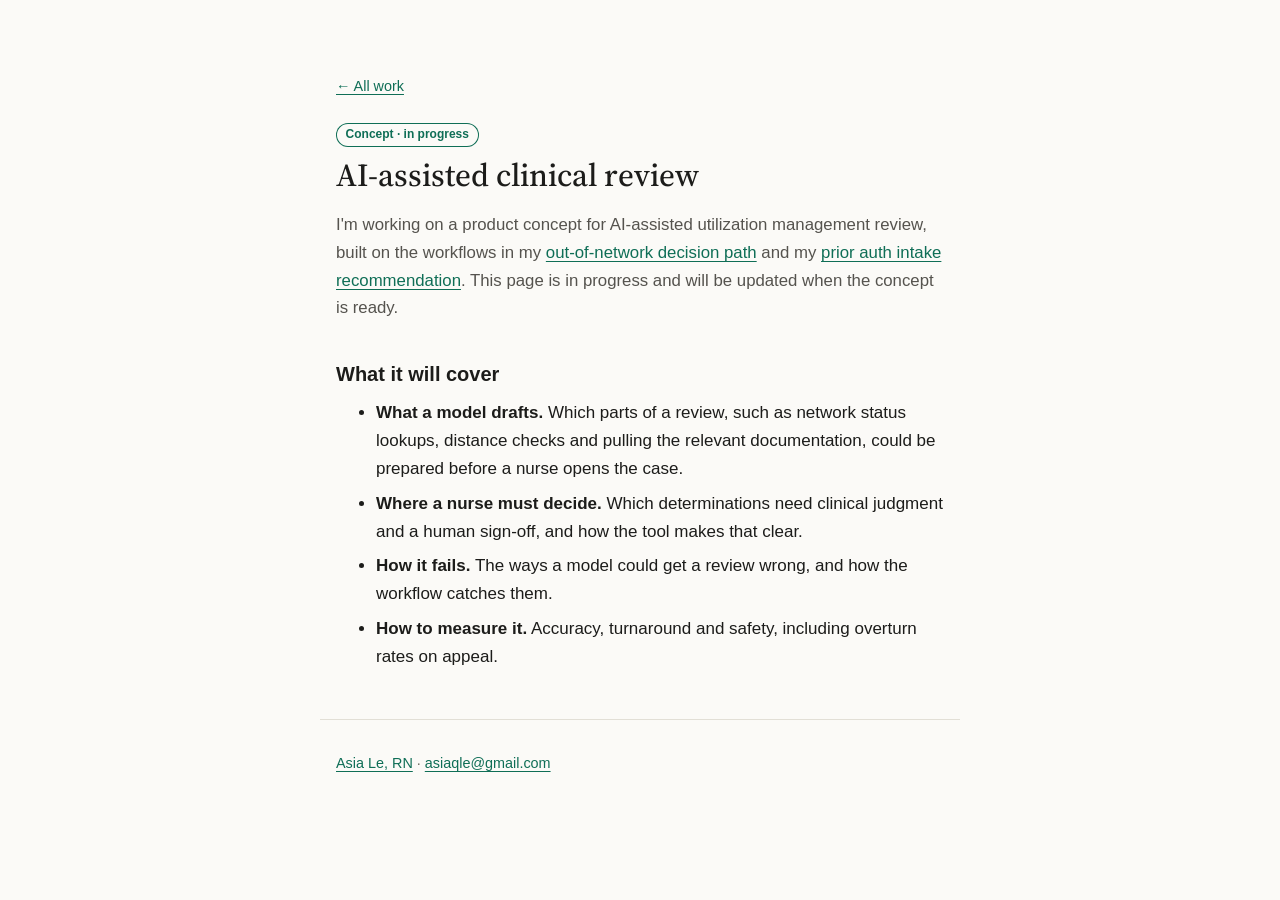
==== ai-clinical-review.html @ 4e3f562d "Launch portfolio site Co-Authored-By: Claude Opus 5.5 <noreply@anthropic.com>" ====
<!doctype html>
<html lang="en">
<head>
  <meta charset="utf-8">
  <meta name="viewport" content="width=device-width, initial-scale=1">
  <title>AI-assisted clinical review · Asia Le</title>
  <meta name="description" content="A product concept in progress: where AI can help with utilization management review and where a nurse must still decide.">
  <meta property="og:type" content="article">
  <meta property="og:title" content="AI-assisted clinical review (in progress)">
  <meta property="og:description" content="Where a model can draft and where a nurse must decide. A product concept built on real utilization management workflows.">
  <link rel="preconnect" href="https://fonts.googleapis.com">
  <link rel="preconnect" href="https://fonts.gstatic.com" crossorigin>
  <link rel="stylesheet" href="https://fonts.googleapis.com/css2?family=Source+Serif+4:opsz,wght@8..60,400;8..60,500&display=swap">
  <link rel="stylesheet" href="styles.css">
</head>
<body>
<main class="wrap">
  <a class="back-link" href="index.html">← All work</a>
  <div class="meta-row"><span class="status status--concept">Concept · in progress</span></div>
  <h1>AI-assisted clinical review</h1>
  <p class="lede">I'm working on a product concept for AI-assisted utilization management review, built on the workflows in my <a href="oon-decision-tree.html">out-of-network decision path</a> and my <a href="prior-auth-intake.html">prior auth intake recommendation</a>. This page is in progress and will be updated when the concept is ready.</p>

  <h2>What it will cover</h2>
  <ul>
    <li><strong>What a model drafts.</strong> Which parts of a review, such as network status lookups, distance checks and pulling the relevant documentation, could be prepared before a nurse opens the case.</li>
    <li><strong>Where a nurse must decide.</strong> Which determinations need clinical judgment and a human sign-off, and how the tool makes that clear.</li>
    <li><strong>How it fails.</strong> The ways a model could get a review wrong, and how the workflow catches them.</li>
    <li><strong>How to measure it.</strong> Accuracy, turnaround and safety, including overturn rates on appeal.</li>
  </ul>
</main>
<footer class="site-footer">
  <p><a href="index.html">Asia Le, RN</a> · <a href="mailto:asiaqle@gmail.com">asiaqle@gmail.com</a></p>
</footer>
</body>
</html>
---- styles.css ----
:root {
  --bg: #fbfaf7;
  --surface: #f2f0ea;
  --text: #1c1c1a;
  --text-2: #55534e;
  --text-3: #6e6b63;
  --border: #e2dfd6;
  --accent: #0f6e56;
  --accent-bg: #e1f5ee;
  --shipped-bg: #eaf3de;
  --shipped-text: #27500a;
  --neutral-bg: #ecebe6;
  --neutral-text: #444441;
  --serif: "Source Serif 4", Georgia, "Times New Roman", serif;
  --sans: -apple-system, BlinkMacSystemFont, "Segoe UI", Roboto, Helvetica, Arial, sans-serif;
}

@media (prefers-color-scheme: dark) {
  :root {
    --bg: #161615;
    --surface: #222220;
    --text: #ecebe6;
    --text-2: #b4b2a9;
    --text-3: #8a887f;
    --border: #34332f;
    --accent: #5dcaa5;
    --accent-bg: #0b3a2f;
    --shipped-bg: #1f3510;
    --shipped-text: #c0dd97;
    --neutral-bg: #2c2c2a;
    --neutral-text: #d3d1c7;
  }
}

*, *::before, *::after { box-sizing: border-box; }

html { -webkit-text-size-adjust: 100%; }

body {
  margin: 0;
  background: var(--bg);
  color: var(--text);
  font-family: var(--sans);
  font-size: 17px;
  line-height: 1.65;
  overflow-wrap: break-word;
}

a { color: var(--accent); text-underline-offset: 3px; }
a:hover { text-decoration-thickness: 2px; }
a:focus-visible { outline: 2px solid var(--accent); outline-offset: 3px; border-radius: 2px; }

.wrap {
  max-width: 40rem;
  margin: 0 auto;
  padding: 3rem 16px 2rem;
}

h1, h2, h3 { line-height: 1.25; font-weight: 600; }
h1 { font-family: var(--serif); font-weight: 500; font-size: 2rem; margin: 0.5rem 0 1rem; }
h2 { font-size: 1.25rem; margin: 2.5rem 0 0.75rem; }
h3 { font-size: 1.05rem; margin: 1.5rem 0 0.5rem; }
p, ul, ol { margin: 0 0 1rem; }
li { margin-bottom: 0.4rem; }

.eyebrow {
  font-size: 0.85rem;
  letter-spacing: 0.02em;
  color: var(--text-3);
  margin: 0 0 1.25rem;
}

.voice {
  font-family: var(--serif);
  font-weight: 400;
  font-size: 1.75rem;
  line-height: 1.3;
}

.lede { color: var(--text-2); font-size: 1.05rem; }

.section { margin-top: 3rem; }

.tiles {
  display: grid;
  grid-template-columns: repeat(2, minmax(0, 1fr));
  gap: 10px;
  margin: 1.75rem 0 0;
  padding: 0;
  list-style: none;
}
.tile {
  background: var(--surface);
  border-radius: 10px;
  padding: 0.85rem 1rem;
  margin: 0;
}
.tile-num { display: block; font-size: 1.6rem; font-weight: 600; line-height: 1.2; }
.tile-label { display: block; font-size: 0.85rem; color: var(--text-2); line-height: 1.35; }

.case-list { list-style: none; padding: 0; margin: 0; }
.case-item {
  border-left: 2px solid var(--border);
  padding: 0.25rem 0 0.25rem 1rem;
  margin-bottom: 1.25rem;
}
.case-item a { color: inherit; text-decoration: none; display: block; }
.case-item a:hover .case-title { text-decoration: underline; text-underline-offset: 3px; }
.case-item--concept { border-left-color: var(--accent); }
.case-num { display: block; font-size: 0.8rem; color: var(--text-3); }
.case-title { display: block; font-family: var(--serif); font-size: 1.2rem; line-height: 1.3; margin: 0.15rem 0 0.25rem; }
.case-summary { display: block; font-size: 0.95rem; color: var(--text-2); line-height: 1.5; }

.status {
  display: inline-block;
  font-size: 0.75rem;
  font-weight: 600;
  padding: 0.15rem 0.6rem;
  border-radius: 999px;
  vertical-align: middle;
  background: var(--neutral-bg);
  color: var(--neutral-text);
}
.status--shipped { background: var(--shipped-bg); color: var(--shipped-text); }
.status--proposal, .status--recommendation { background: var(--neutral-bg); color: var(--neutral-text); }
.status--concept { background: transparent; color: var(--accent); box-shadow: inset 0 0 0 1px var(--accent); }

.table-wrap {
  overflow-x: auto;
  -webkit-overflow-scrolling: touch;
  margin: 0 0 1.5rem;
  border: 1px solid var(--border);
  border-radius: 8px;
}
table { border-collapse: collapse; width: 100%; min-width: 32rem; font-size: 0.9rem; }
th, td { text-align: left; vertical-align: top; padding: 0.6rem 0.75rem; border-bottom: 1px solid var(--border); }
th { background: var(--surface); font-weight: 600; }
tr:last-child td { border-bottom: 0; }

.callout {
  background: var(--accent-bg);
  border-radius: 10px;
  padding: 1rem 1.15rem;
  margin: 1.5rem 0;
}
.callout p:last-child { margin-bottom: 0; }

.back-link { font-size: 0.9rem; display: inline-block; margin-bottom: 1.5rem; }

.meta-row { display: flex; flex-wrap: wrap; gap: 0.5rem 1rem; align-items: center; margin-bottom: 0.25rem; }

.site-footer {
  max-width: 40rem;
  margin: 0 auto;
  padding: 2rem 16px 3rem;
  border-top: 1px solid var(--border);
  font-size: 0.9rem;
  color: var(--text-3);
}
.site-footer p { margin: 0 0 0.35rem; }

@media (min-width: 640px) {
  .wrap { padding-top: 4.5rem; }
  .voice { font-size: 2.1rem; }
  .tiles { grid-template-columns: repeat(4, minmax(0, 1fr)); }
}
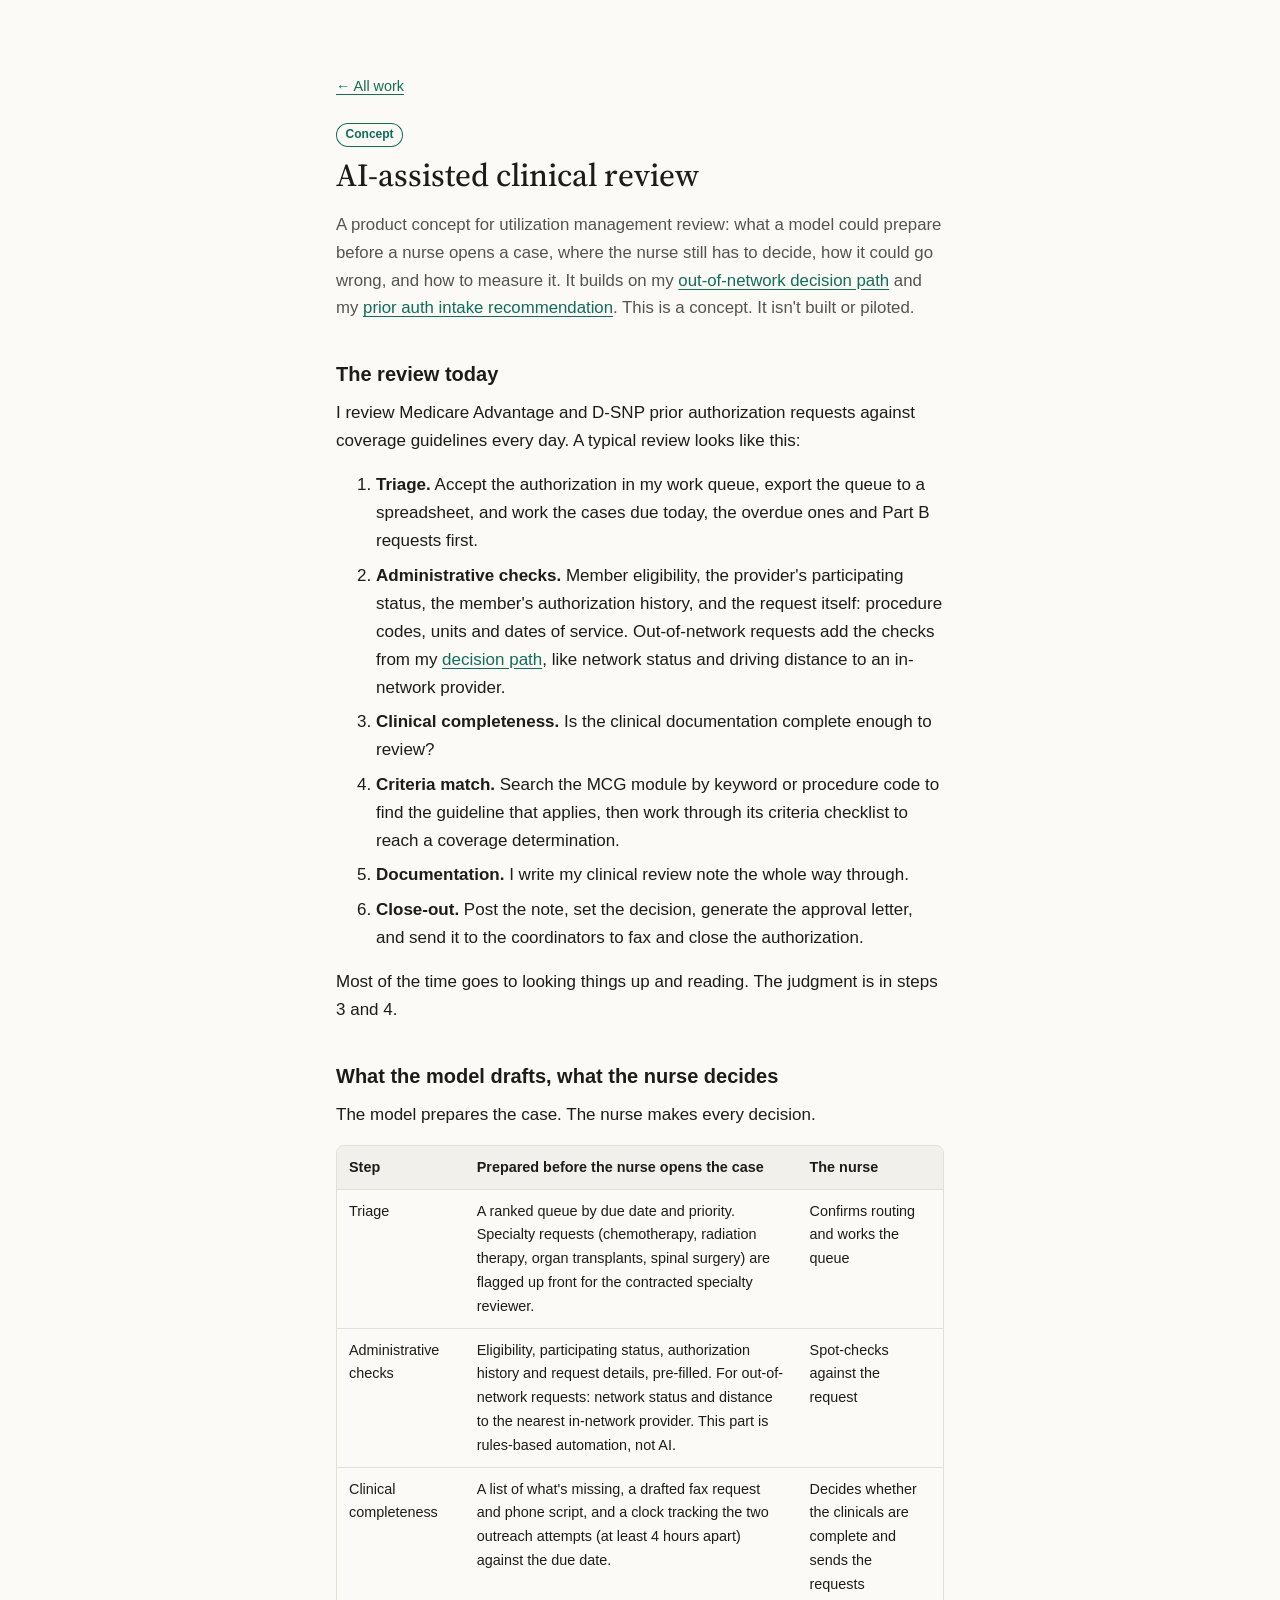
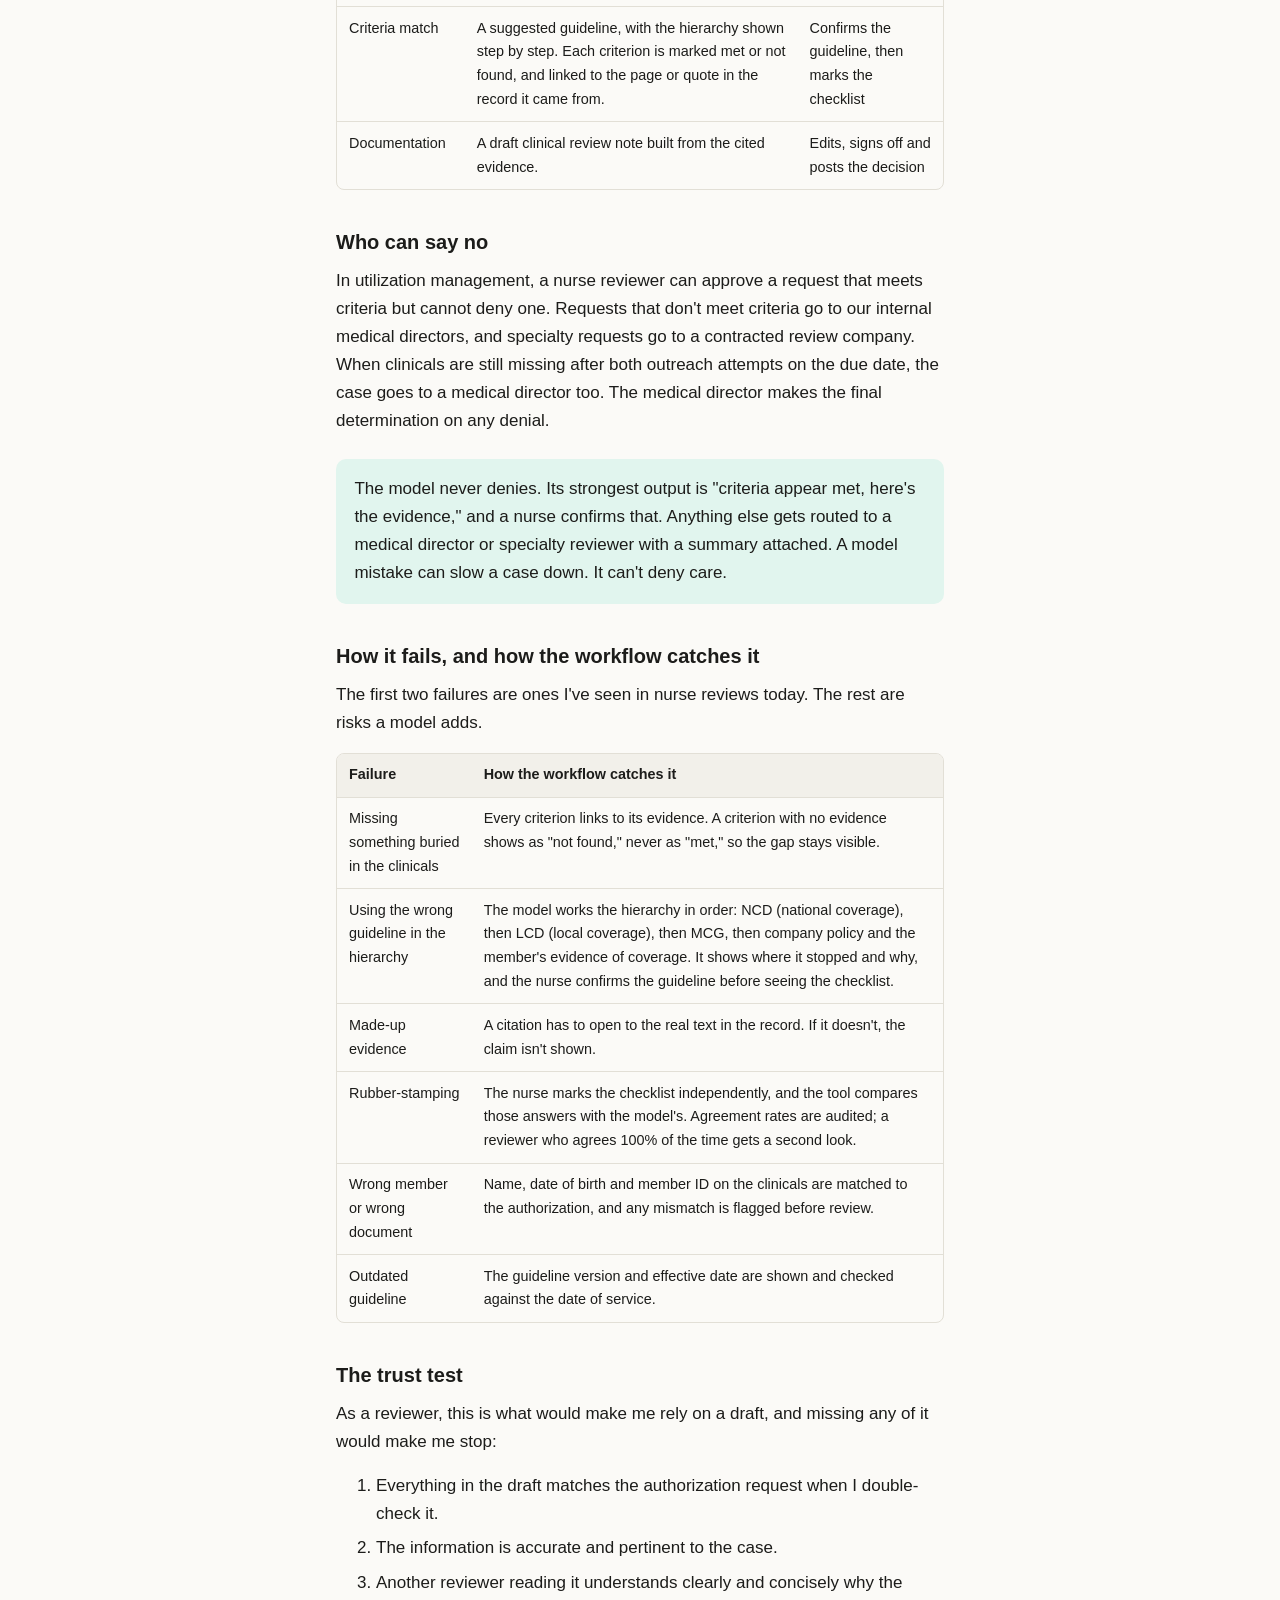
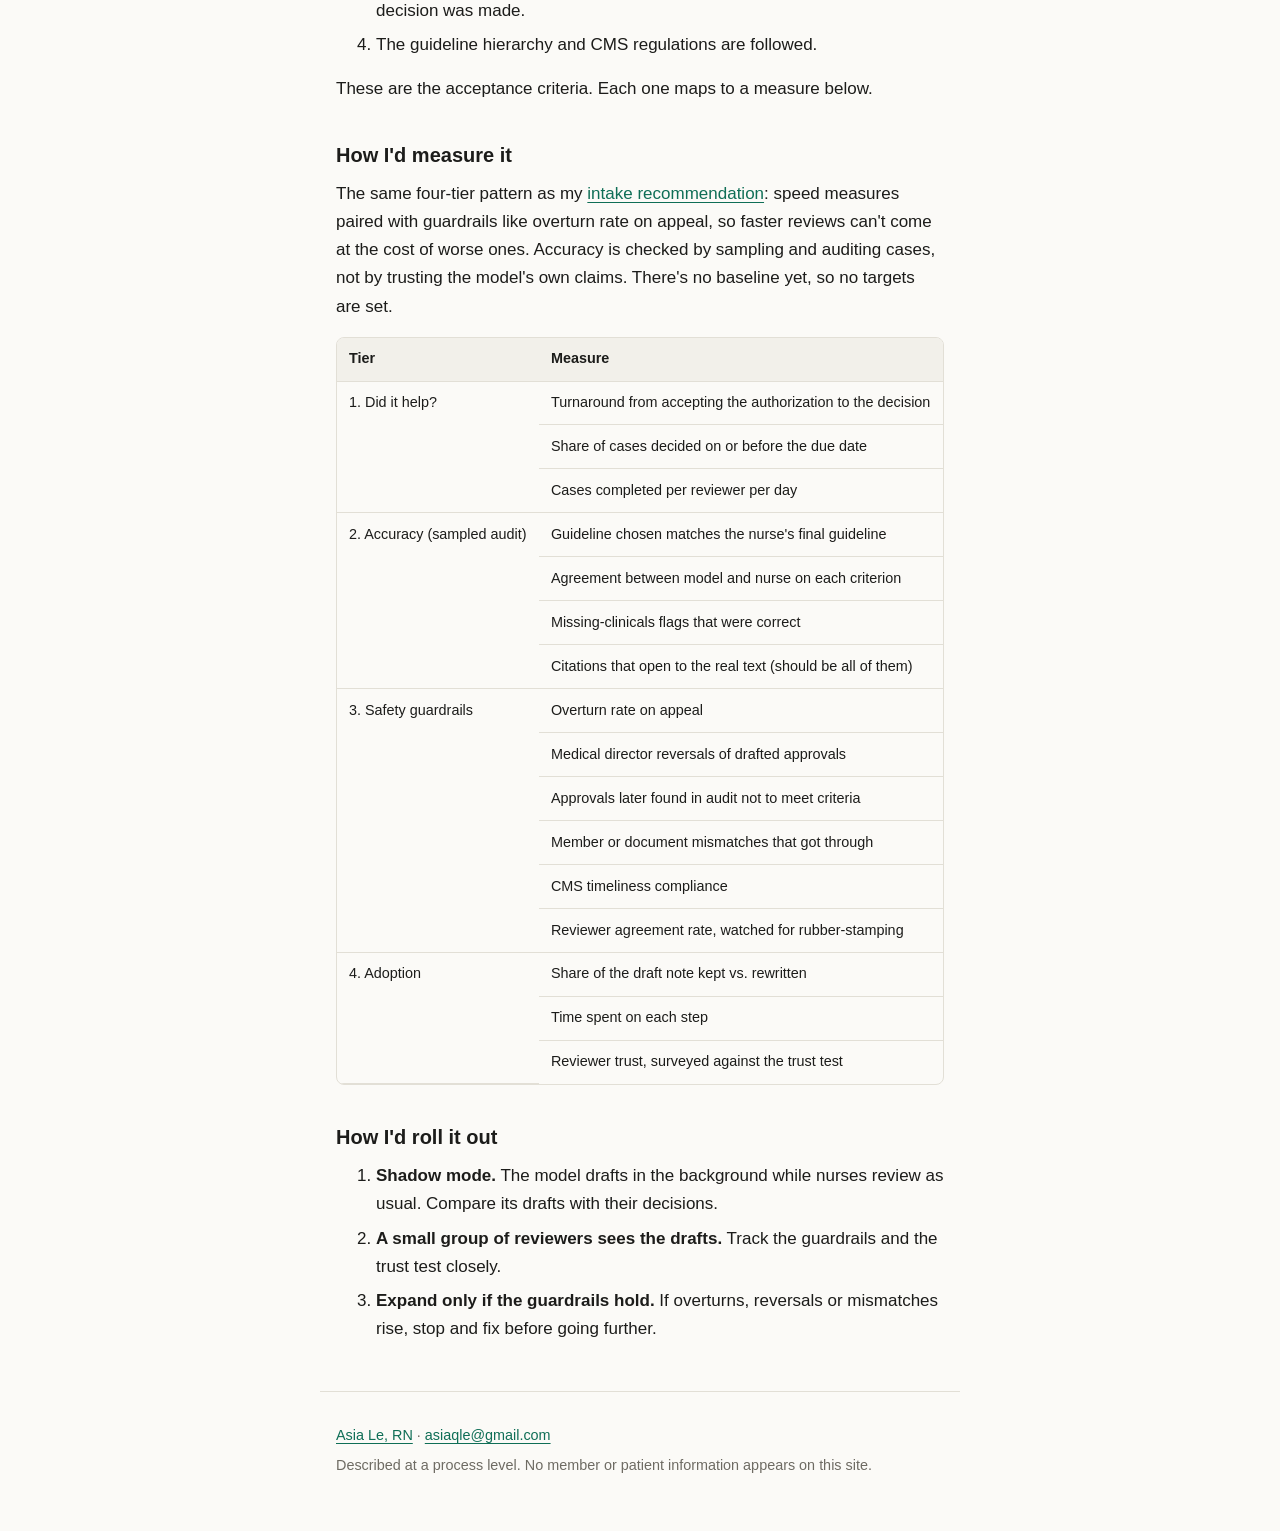
==== commit a1ab7ac9: "Publish AI-assisted clinical review concept Replace the in-progress page with the full concept: what" ====
--- a/ai-clinical-review.html
+++ b/ai-clinical-review.html
@@ -4,10 +4,10 @@
   <meta charset="utf-8">
   <meta name="viewport" content="width=device-width, initial-scale=1">
   <title>AI-assisted clinical review · Asia Le</title>
-  <meta name="description" content="A product concept in progress: where AI can help with utilization management review and where a nurse must still decide.">
+  <meta name="description" content="A product concept for AI-assisted utilization management review: what a model drafts, where a nurse decides, how it fails, and how to measure it.">
   <meta property="og:type" content="article">
-  <meta property="og:title" content="AI-assisted clinical review (in progress)">
-  <meta property="og:description" content="Where a model can draft and where a nurse must decide. A product concept built on real utilization management workflows.">
+  <meta property="og:title" content="AI-assisted clinical review (concept)">
+  <meta property="og:description" content="Where a model can draft and where a nurse must decide. A product concept built on a real utilization management workflow.">
   <link rel="preconnect" href="https://fonts.googleapis.com">
   <link rel="preconnect" href="https://fonts.gstatic.com" crossorigin>
   <link rel="stylesheet" href="https://fonts.googleapis.com/css2?family=Source+Serif+4:opsz,wght@8..60,400;8..60,500&display=swap">
@@ -16,20 +16,103 @@
 <body>
 <main class="wrap">
   <a class="back-link" href="index.html">← All work</a>
-  <div class="meta-row"><span class="status status--concept">Concept · in progress</span></div>
+  <div class="meta-row"><span class="status status--concept">Concept</span></div>
   <h1>AI-assisted clinical review</h1>
-  <p class="lede">I'm working on a product concept for AI-assisted utilization management review, built on the workflows in my <a href="oon-decision-tree.html">out-of-network decision path</a> and my <a href="prior-auth-intake.html">prior auth intake recommendation</a>. This page is in progress and will be updated when the concept is ready.</p>
+  <p class="lede">A product concept for utilization management review: what a model could prepare before a nurse opens a case, where the nurse still has to decide, how it could go wrong, and how to measure it. It builds on my <a href="oon-decision-tree.html">out-of-network decision path</a> and my <a href="prior-auth-intake.html">prior auth intake recommendation</a>. This is a concept. It isn't built or piloted.</p>
 
-  <h2>What it will cover</h2>
-  <ul>
-    <li><strong>What a model drafts.</strong> Which parts of a review, such as network status lookups, distance checks and pulling the relevant documentation, could be prepared before a nurse opens the case.</li>
-    <li><strong>Where a nurse must decide.</strong> Which determinations need clinical judgment and a human sign-off, and how the tool makes that clear.</li>
-    <li><strong>How it fails.</strong> The ways a model could get a review wrong, and how the workflow catches them.</li>
-    <li><strong>How to measure it.</strong> Accuracy, turnaround and safety, including overturn rates on appeal.</li>
-  </ul>
+  <h2>The review today</h2>
+  <p>I review Medicare Advantage and D-SNP prior authorization requests against coverage guidelines every day. A typical review looks like this:</p>
+  <ol>
+    <li><strong>Triage.</strong> Accept the authorization in my work queue, export the queue to a spreadsheet, and work the cases due today, the overdue ones and Part B requests first.</li>
+    <li><strong>Administrative checks.</strong> Member eligibility, the provider's participating status, the member's authorization history, and the request itself: procedure codes, units and dates of service. Out-of-network requests add the checks from my <a href="oon-decision-tree.html">decision path</a>, like network status and driving distance to an in-network provider.</li>
+    <li><strong>Clinical completeness.</strong> Is the clinical documentation complete enough to review?</li>
+    <li><strong>Criteria match.</strong> Search the MCG module by keyword or procedure code to find the guideline that applies, then work through its criteria checklist to reach a coverage determination.</li>
+    <li><strong>Documentation.</strong> I write my clinical review note the whole way through.</li>
+    <li><strong>Close-out.</strong> Post the note, set the decision, generate the approval letter, and send it to the coordinators to fax and close the authorization.</li>
+  </ol>
+  <p>Most of the time goes to looking things up and reading. The judgment is in steps 3 and 4.</p>
+
+  <h2>What the model drafts, what the nurse decides</h2>
+  <p>The model prepares the case. The nurse makes every decision.</p>
+  <div class="table-wrap">
+    <table>
+      <thead><tr><th scope="col">Step</th><th scope="col">Prepared before the nurse opens the case</th><th scope="col">The nurse</th></tr></thead>
+      <tbody>
+        <tr><td>Triage</td><td>A ranked queue by due date and priority. Specialty requests (chemotherapy, radiation therapy, organ transplants, spinal surgery) are flagged up front for the contracted specialty reviewer.</td><td>Confirms routing and works the queue</td></tr>
+        <tr><td>Administrative checks</td><td>Eligibility, participating status, authorization history and request details, pre-filled. For out-of-network requests: network status and distance to the nearest in-network provider. This part is rules-based automation, not AI.</td><td>Spot-checks against the request</td></tr>
+        <tr><td>Clinical completeness</td><td>A list of what's missing, a drafted fax request and phone script, and a clock tracking the two outreach attempts (at least 4 hours apart) against the due date.</td><td>Decides whether the clinicals are complete and sends the requests</td></tr>
+        <tr><td>Criteria match</td><td>A suggested guideline, with the hierarchy shown step by step. Each criterion is marked met or not found, and linked to the page or quote in the record it came from.</td><td>Confirms the guideline, then marks the checklist</td></tr>
+        <tr><td>Documentation</td><td>A draft clinical review note built from the cited evidence.</td><td>Edits, signs off and posts the decision</td></tr>
+      </tbody>
+    </table>
+  </div>
+
+  <h2>Who can say no</h2>
+  <p>In utilization management, a nurse reviewer can approve a request that meets criteria but cannot deny one. Requests that don't meet criteria go to our internal medical directors, and specialty requests go to a contracted review company. When clinicals are still missing after both outreach attempts on the due date, the case goes to a medical director too. The medical director makes the final determination on any denial.</p>
+  <div class="callout"><p>The model never denies. Its strongest output is "criteria appear met, here's the evidence," and a nurse confirms that. Anything else gets routed to a medical director or specialty reviewer with a summary attached. A model mistake can slow a case down. It can't deny care.</p></div>
+
+  <h2>How it fails, and how the workflow catches it</h2>
+  <p>The first two failures are ones I've seen in nurse reviews today. The rest are risks a model adds.</p>
+  <div class="table-wrap">
+    <table>
+      <thead><tr><th scope="col">Failure</th><th scope="col">How the workflow catches it</th></tr></thead>
+      <tbody>
+        <tr><td>Missing something buried in the clinicals</td><td>Every criterion links to its evidence. A criterion with no evidence shows as "not found," never as "met," so the gap stays visible.</td></tr>
+        <tr><td>Using the wrong guideline in the hierarchy</td><td>The model works the hierarchy in order: NCD (national coverage), then LCD (local coverage), then MCG, then company policy and the member's evidence of coverage. It shows where it stopped and why, and the nurse confirms the guideline before seeing the checklist.</td></tr>
+        <tr><td>Made-up evidence</td><td>A citation has to open to the real text in the record. If it doesn't, the claim isn't shown.</td></tr>
+        <tr><td>Rubber-stamping</td><td>The nurse marks the checklist independently, and the tool compares those answers with the model's. Agreement rates are audited; a reviewer who agrees 100% of the time gets a second look.</td></tr>
+        <tr><td>Wrong member or wrong document</td><td>Name, date of birth and member ID on the clinicals are matched to the authorization, and any mismatch is flagged before review.</td></tr>
+        <tr><td>Outdated guideline</td><td>The guideline version and effective date are shown and checked against the date of service.</td></tr>
+      </tbody>
+    </table>
+  </div>
+
+  <h2>The trust test</h2>
+  <p>As a reviewer, this is what would make me rely on a draft, and missing any of it would make me stop:</p>
+  <ol>
+    <li>Everything in the draft matches the authorization request when I double-check it.</li>
+    <li>The information is accurate and pertinent to the case.</li>
+    <li>Another reviewer reading it understands clearly and concisely why the decision was made.</li>
+    <li>The guideline hierarchy and CMS regulations are followed.</li>
+  </ol>
+  <p>These are the acceptance criteria. Each one maps to a measure below.</p>
+
+  <h2>How I'd measure it</h2>
+  <p>The same four-tier pattern as my <a href="prior-auth-intake.html">intake recommendation</a>: speed measures paired with guardrails like overturn rate on appeal, so faster reviews can't come at the cost of worse ones. Accuracy is checked by sampling and auditing cases, not by trusting the model's own claims. There's no baseline yet, so no targets are set.</p>
+  <div class="table-wrap">
+    <table>
+      <thead><tr><th scope="col">Tier</th><th scope="col">Measure</th></tr></thead>
+      <tbody>
+        <tr><td rowspan="3">1. Did it help?</td><td>Turnaround from accepting the authorization to the decision</td></tr>
+        <tr><td>Share of cases decided on or before the due date</td></tr>
+        <tr><td>Cases completed per reviewer per day</td></tr>
+        <tr><td rowspan="4">2. Accuracy (sampled audit)</td><td>Guideline chosen matches the nurse's final guideline</td></tr>
+        <tr><td>Agreement between model and nurse on each criterion</td></tr>
+        <tr><td>Missing-clinicals flags that were correct</td></tr>
+        <tr><td>Citations that open to the real text (should be all of them)</td></tr>
+        <tr><td rowspan="6">3. Safety guardrails</td><td>Overturn rate on appeal</td></tr>
+        <tr><td>Medical director reversals of drafted approvals</td></tr>
+        <tr><td>Approvals later found in audit not to meet criteria</td></tr>
+        <tr><td>Member or document mismatches that got through</td></tr>
+        <tr><td>CMS timeliness compliance</td></tr>
+        <tr><td>Reviewer agreement rate, watched for rubber-stamping</td></tr>
+        <tr><td rowspan="3">4. Adoption</td><td>Share of the draft note kept vs. rewritten</td></tr>
+        <tr><td>Time spent on each step</td></tr>
+        <tr><td>Reviewer trust, surveyed against the trust test</td></tr>
+      </tbody>
+    </table>
+  </div>
+
+  <h2>How I'd roll it out</h2>
+  <ol>
+    <li><strong>Shadow mode.</strong> The model drafts in the background while nurses review as usual. Compare its drafts with their decisions.</li>
+    <li><strong>A small group of reviewers sees the drafts.</strong> Track the guardrails and the trust test closely.</li>
+    <li><strong>Expand only if the guardrails hold.</strong> If overturns, reversals or mismatches rise, stop and fix before going further.</li>
+  </ol>
 </main>
 <footer class="site-footer">
   <p><a href="index.html">Asia Le, RN</a> · <a href="mailto:asiaqle@gmail.com">asiaqle@gmail.com</a></p>
+  <p>Described at a process level. No member or patient information appears on this site.</p>
 </footer>
 </body>
 </html>
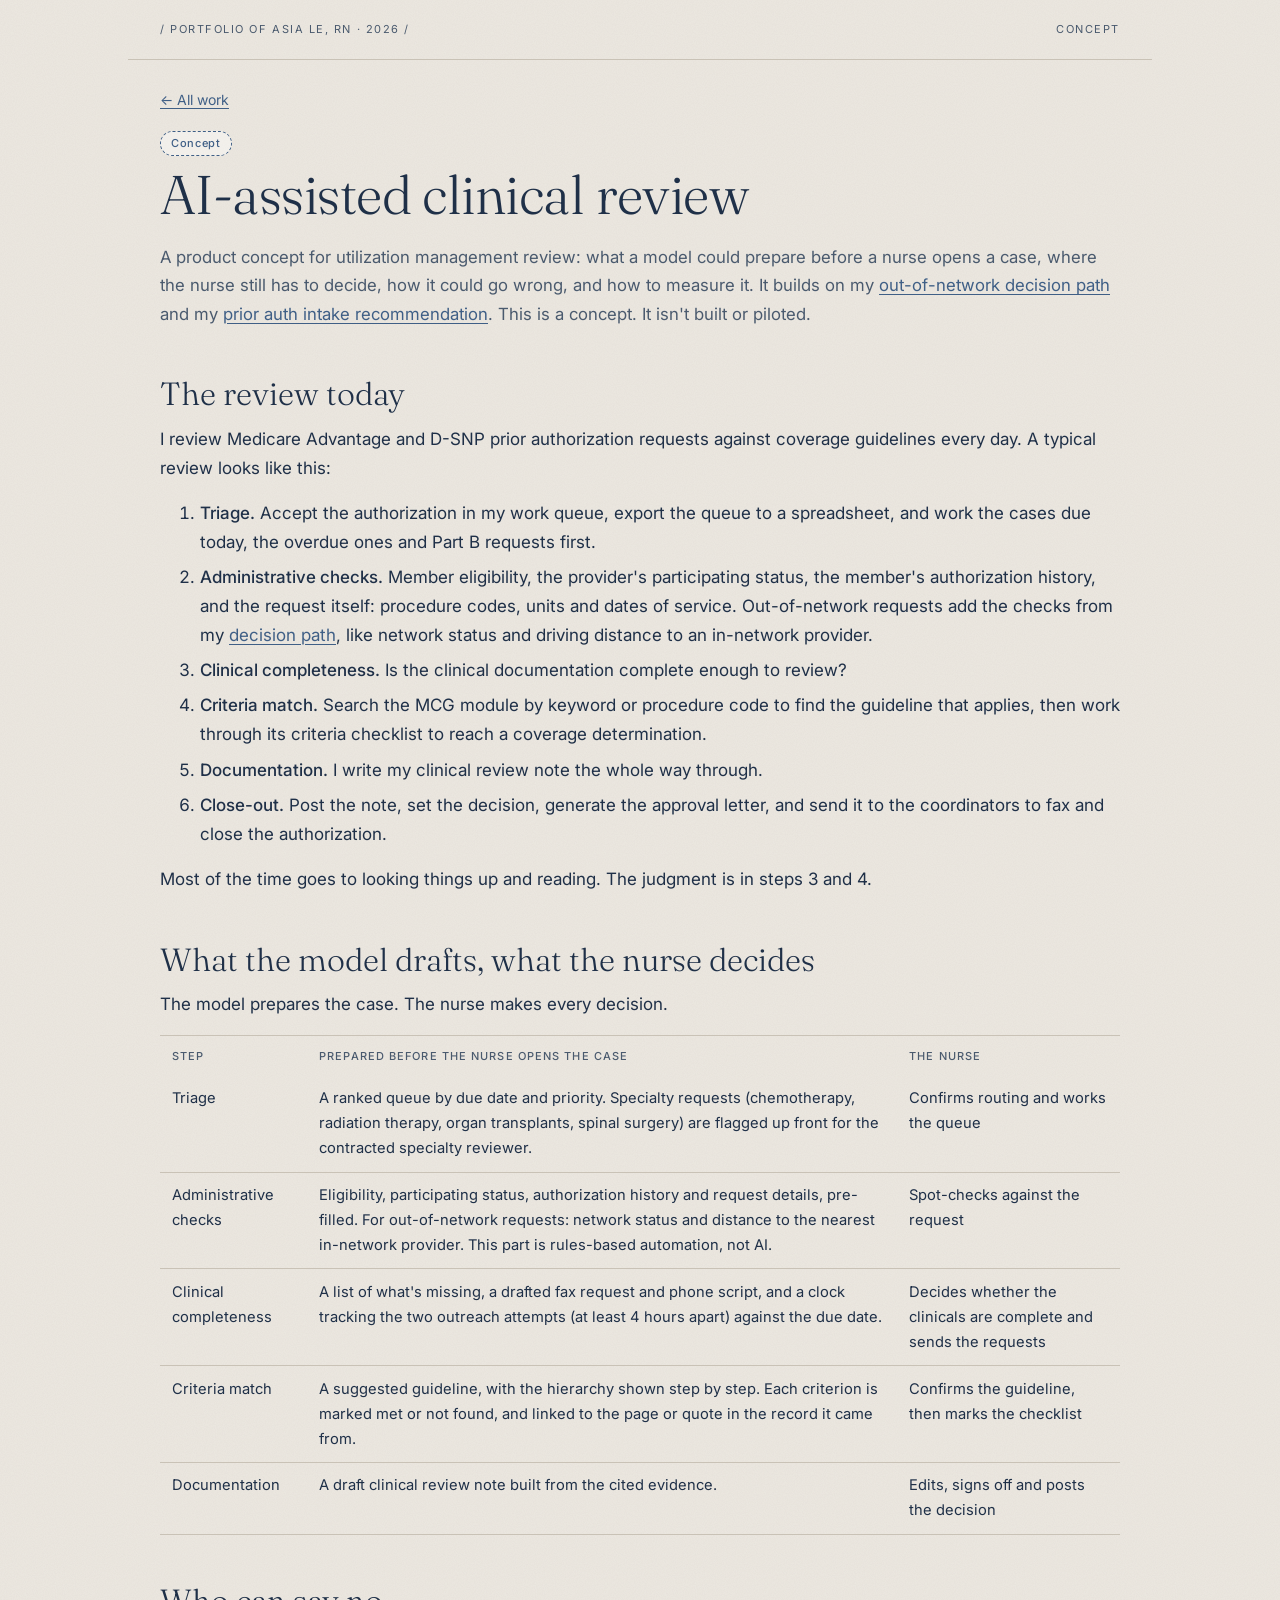
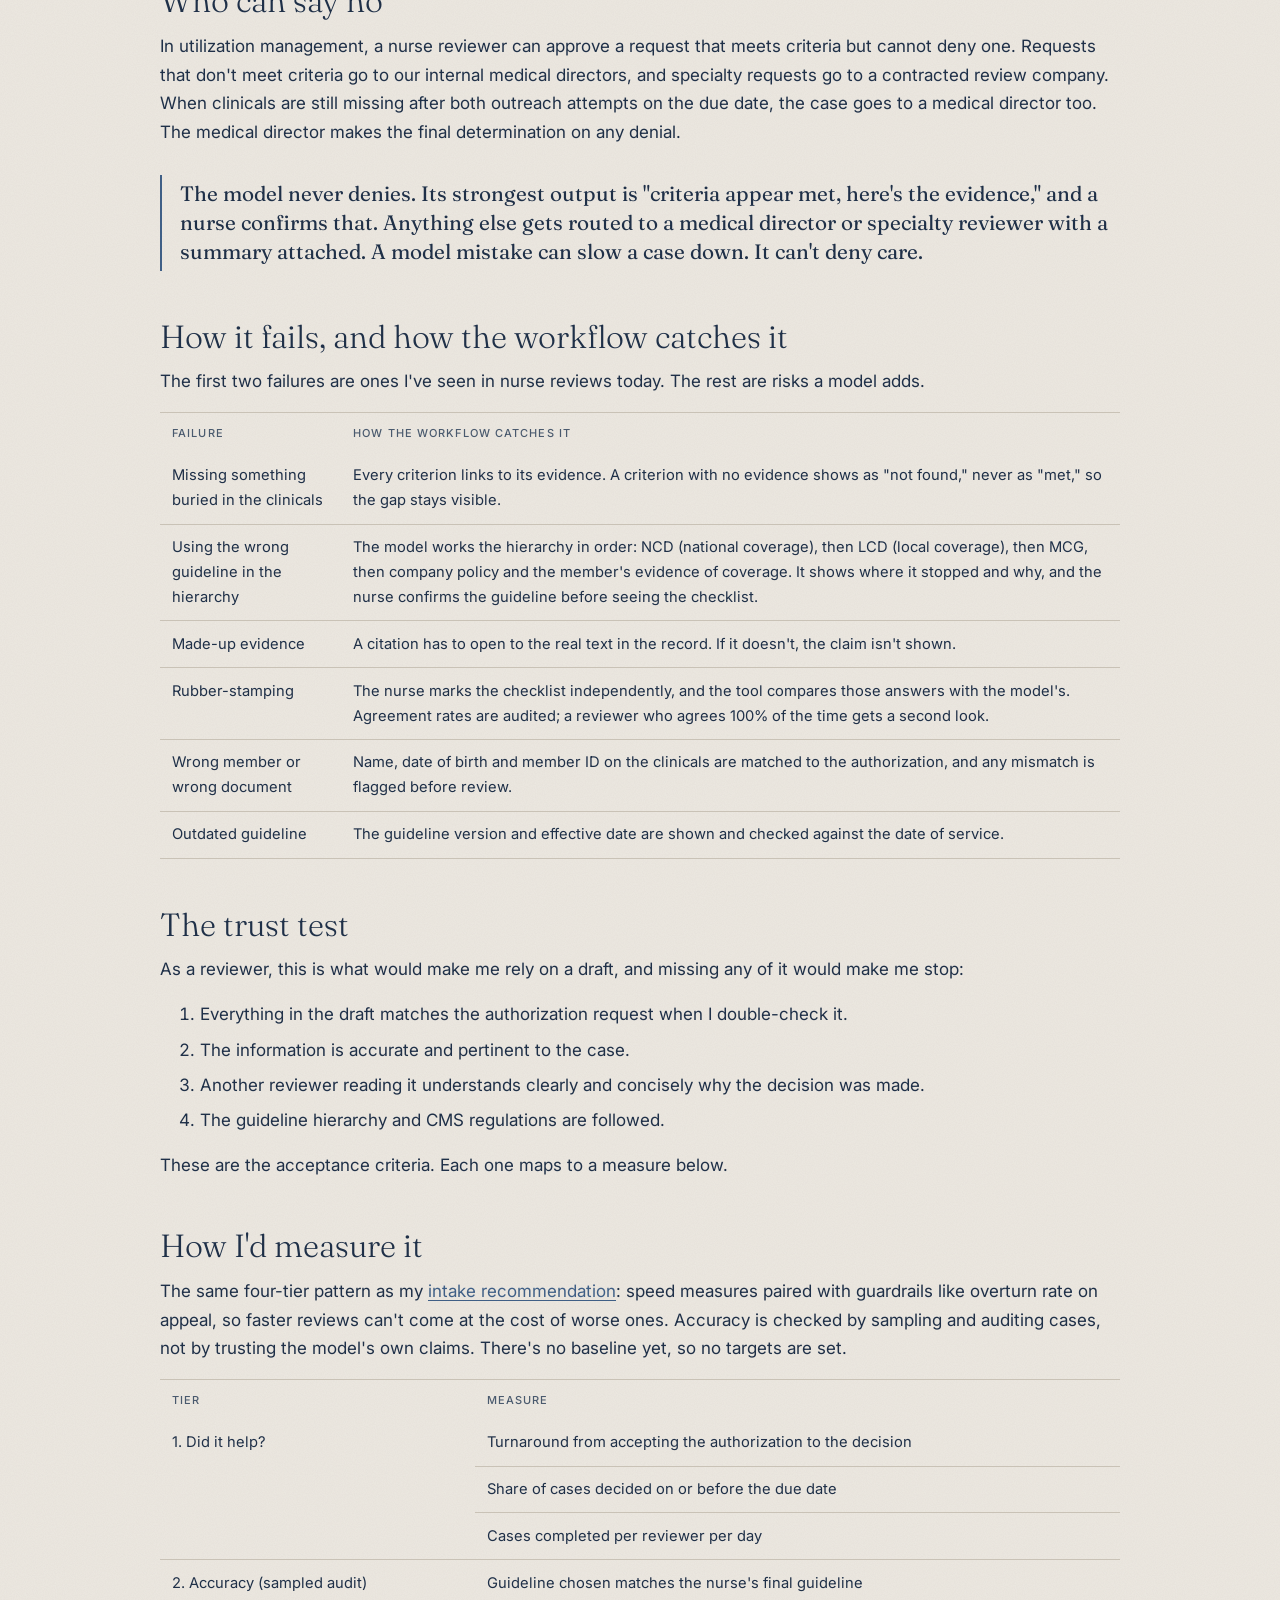
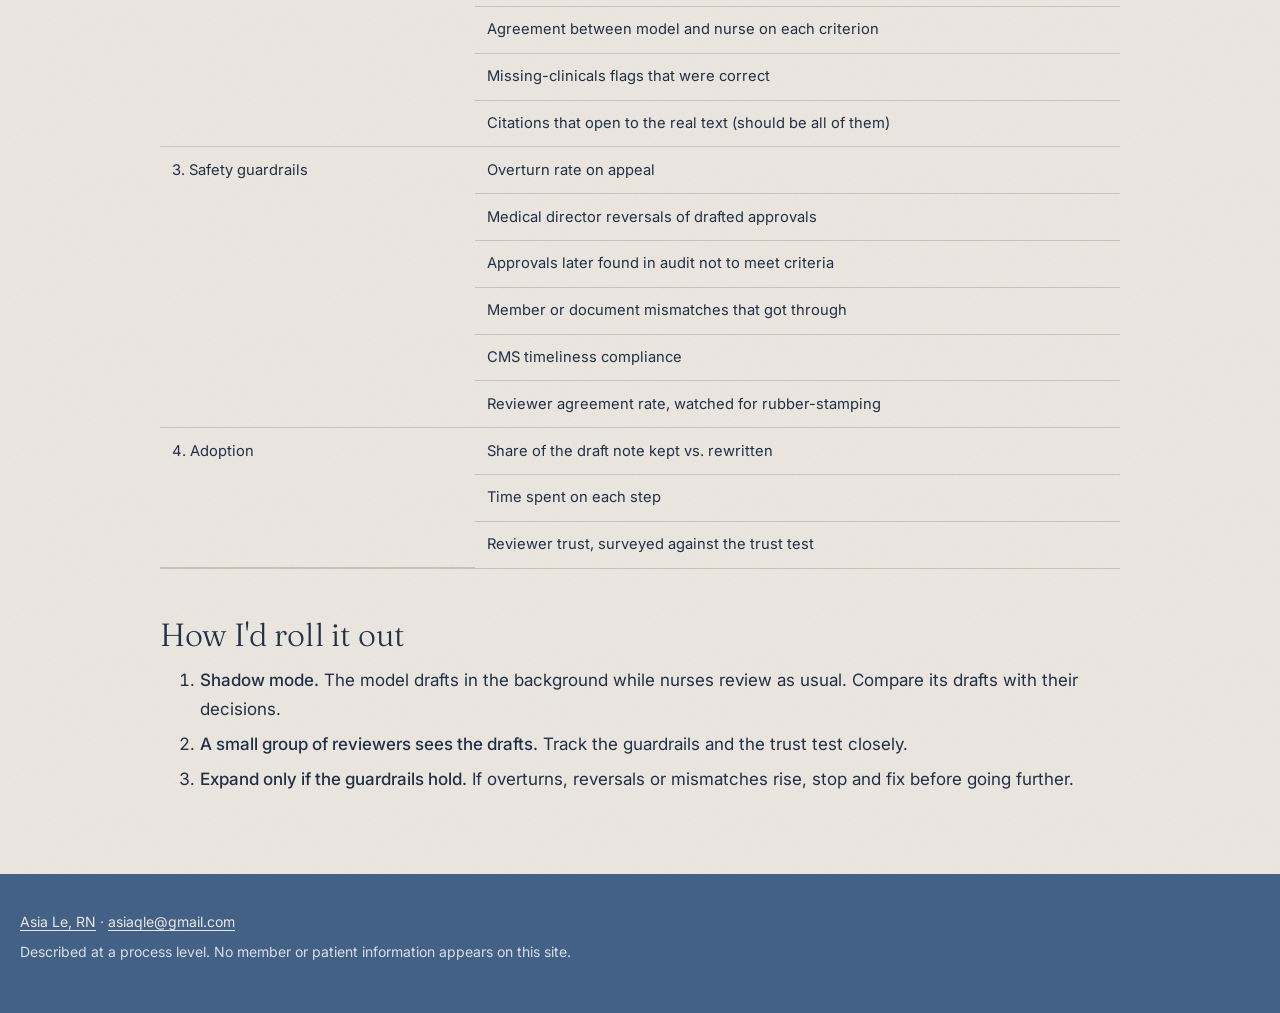
==== commit c5d55985: "Redesign: tokens, stylesheet, top bar Co-Authored-By: Claude Opus 5.5 <noreply@anthropic.com>" ====
--- a/ai-clinical-review.html
+++ b/ai-clinical-review.html
@@ -10,10 +10,11 @@
   <meta property="og:description" content="Where a model can draft and where a nurse must decide. A product concept built on a real utilization management workflow.">
   <link rel="preconnect" href="https://fonts.googleapis.com">
   <link rel="preconnect" href="https://fonts.gstatic.com" crossorigin>
-  <link rel="stylesheet" href="https://fonts.googleapis.com/css2?family=Source+Serif+4:opsz,wght@8..60,400;8..60,500&display=swap">
+  <link rel="stylesheet" href="https://fonts.googleapis.com/css2?family=Fraunces:ital,opsz,wght@0,9..144,300;0,9..144,400;1,9..144,300&amp;family=Inter:wght@400;500&amp;display=swap">
   <link rel="stylesheet" href="styles.css">
 </head>
 <body>
+<div class="topbar"><span class="meta">/ Portfolio of Asia Le, RN · 2026 /</span><span class="meta">Concept</span></div>
 <main class="wrap">
   <a class="back-link" href="index.html">← All work</a>
   <div class="meta-row"><span class="status status--concept">Concept</span></div>
--- a/styles.css
+++ b/styles.css
@@ -1,48 +1,62 @@
 :root {
-  --bg: #fbfaf7;
-  --surface: #f2f0ea;
-  --text: #1c1c1a;
-  --text-2: #55534e;
-  --text-3: #6e6b63;
-  --border: #e2dfd6;
-  --accent: #0f6e56;
-  --accent-bg: #e1f5ee;
-  --shipped-bg: #eaf3de;
-  --shipped-text: #27500a;
-  --neutral-bg: #ecebe6;
-  --neutral-text: #444441;
-  --serif: "Source Serif 4", Georgia, "Times New Roman", serif;
-  --sans: -apple-system, BlinkMacSystemFont, "Segoe UI", Roboto, Helvetica, Arial, sans-serif;
+  /* Palette (Asia's references) */
+  --linen: #ECE8E1;
+  --sand: #D8CBB2;
+  --clay: #CFC9C3;
+  --harbor: #3F5F86;
+  --sky: #6F9FC8;
+  --ink: #1F3048;
+  --ink-2: #4A5A6E;
+  --rule: #C9C2B6;
+  --on-harbor: #D9DFE8;
+
+  /* Roles (flip in dark mode) */
+  --bg: #ECE8E1;
+  --text: #1F3048;
+  --text-2: #4A5A6E;
+  --accent: #3F5F86;
+  --line: #C9C2B6;
+  --surface: #E3DED5;
+  --band: #3F5F86;
+  --band-text: #ECE8E1;
+  --band-muted: #D9DFE8;
+  --bloom: #6F9FC8;
+  --bloom-vein: #ECE8E1;
+  --pill-fill: rgba(255, 255, 255, 0.4);
+
+  --serif: "Fraunces", Georgia, "Times New Roman", serif;
+  --sans: "Inter", -apple-system, BlinkMacSystemFont, "Segoe UI", Roboto, Helvetica, Arial, sans-serif;
+  --grain: url("data:image/svg+xml,%3Csvg xmlns='http://www.w3.org/2000/svg' width='160' height='160'%3E%3Cfilter id='n'%3E%3CfeTurbulence type='fractalNoise' baseFrequency='.9' numOctaves='2' stitchTiles='stitch'/%3E%3CfeColorMatrix values='0 0 0 0 .35 0 0 0 0 .3 0 0 0 0 .25 0 0 0 .08 0'/%3E%3C/filter%3E%3Crect width='100%25' height='100%25' filter='url(%23n)'/%3E%3C/svg%3E");
+  color-scheme: light dark;
 }
 
 @media (prefers-color-scheme: dark) {
   :root {
-    --bg: #161615;
-    --surface: #222220;
-    --text: #ecebe6;
-    --text-2: #b4b2a9;
-    --text-3: #8a887f;
-    --border: #34332f;
-    --accent: #5dcaa5;
-    --accent-bg: #0b3a2f;
-    --shipped-bg: #1f3510;
-    --shipped-text: #c0dd97;
-    --neutral-bg: #2c2c2a;
-    --neutral-text: #d3d1c7;
+    --bg: #16263A;
+    --text: #ECE8E1;
+    --text-2: #B9C4D2;
+    --accent: #9DB8D8;
+    --line: #2F445E;
+    --surface: #1C2F47;
+    --band: #0F1C2C;
+    --band-text: #ECE8E1;
+    --band-muted: #B9C4D2;
+    --bloom: #6F9FC8;
+    --bloom-vein: #16263A;
+    --pill-fill: rgba(255, 255, 255, 0.06);
   }
 }
 
 *, *::before, *::after { box-sizing: border-box; }
-
 html { -webkit-text-size-adjust: 100%; }
 
 body {
   margin: 0;
-  background: var(--bg);
+  background: var(--bg) var(--grain);
   color: var(--text);
   font-family: var(--sans);
   font-size: 17px;
-  line-height: 1.65;
+  line-height: 1.7;
   overflow-wrap: break-word;
 }
 
@@ -50,117 +64,183 @@
 a:hover { text-decoration-thickness: 2px; }
 a:focus-visible { outline: 2px solid var(--accent); outline-offset: 3px; border-radius: 2px; }
 
-.wrap {
-  max-width: 40rem;
+.wrap { max-width: 64rem; margin: 0 auto; padding: 0 20px; }
+.narrow { max-width: 42rem; }
+
+/* Small uppercase labels */
+.meta, .eyebrow, .case-num {
+  font-family: var(--sans);
+  font-size: 11px;
+  letter-spacing: 0.14em;
+  text-transform: uppercase;
+  color: var(--text-2);
+}
+
+/* Top bar */
+.topbar {
+  display: flex;
+  justify-content: space-between;
+  gap: 12px;
+  flex-wrap: wrap;
+  padding: 20px;
+  border-bottom: 1px solid var(--line);
+  max-width: 64rem;
   margin: 0 auto;
-  padding: 3rem 16px 2rem;
-}
-
-h1, h2, h3 { line-height: 1.25; font-weight: 600; }
-h1 { font-family: var(--serif); font-weight: 500; font-size: 2rem; margin: 0.5rem 0 1rem; }
-h2 { font-size: 1.25rem; margin: 2.5rem 0 0.75rem; }
-h3 { font-size: 1.05rem; margin: 1.5rem 0 0.5rem; }
+}
+
+/* Headings */
+h1, h2, h3 { font-family: var(--serif); font-weight: 400; line-height: 1.15; color: var(--text); }
+h1 { font-weight: 300; font-size: clamp(2.2rem, 6vw, 3.4rem); letter-spacing: -0.01em; margin: 0.5rem 0 1rem; }
+h2 { font-weight: 300; font-size: 2rem; margin: 3rem 0 0.75rem; }
+h3 { font-size: 1.4rem; margin: 2rem 0 0.5rem; }
+h1 em, h2 em { font-style: italic; color: var(--accent); }
 p, ul, ol { margin: 0 0 1rem; }
 li { margin-bottom: 0.4rem; }
-
-.eyebrow {
-  font-size: 0.85rem;
-  letter-spacing: 0.02em;
-  color: var(--text-3);
-  margin: 0 0 1.25rem;
-}
-
-.voice {
+strong { font-weight: 500; }
+
+.lede { color: var(--text-2); font-size: 1.05rem; }
+
+/* Homepage hero */
+.hero { position: relative; padding: 9vh 0 56px; }
+.hero-title, .voice {
   font-family: var(--serif);
-  font-weight: 400;
-  font-size: 1.75rem;
-  line-height: 1.3;
-}
-
-.lede { color: var(--text-2); font-size: 1.05rem; }
-
-.section { margin-top: 3rem; }
-
-.tiles {
+  font-weight: 300;
+  font-size: clamp(2.4rem, 6.2vw, 4.6rem);
+  line-height: 1.04;
+  letter-spacing: -0.015em;
+  max-width: 17ch;
+  margin: 14px 0 0;
+  position: relative;
+}
+.hero .lede { max-width: 34rem; margin-top: 18px; position: relative; }
+
+/* Cyanotype flower */
+.bloom { position: absolute; pointer-events: none; color: var(--bloom); --vein: var(--bloom-vein); }
+.bloom use { color: inherit; }
+.hero .bloom { right: -30px; top: 10px; width: min(38vw, 380px); opacity: 0.35; }
+.page-head { position: relative; }
+.page-head .bloom { right: -20px; top: -10px; width: 150px; opacity: 0.25; }
+@media (max-width: 600px) {
+  .hero .bloom { width: 170px; right: -50px; top: -20px; opacity: 0.22; }
+  .page-head .bloom { display: none; }
+}
+
+/* Navy results band */
+.band {
+  background: var(--band) var(--grain);
+  color: var(--band-text);
+  position: relative;
+  overflow: hidden;
+}
+.band .wrap {
   display: grid;
   grid-template-columns: repeat(2, minmax(0, 1fr));
-  gap: 10px;
-  margin: 1.75rem 0 0;
-  padding: 0;
+  column-gap: 20px;
+  padding-top: 36px;
+  padding-bottom: 36px;
+  margin: 0 auto;
   list-style: none;
-}
-.tile {
-  background: var(--surface);
-  border-radius: 10px;
-  padding: 0.85rem 1rem;
-  margin: 0;
-}
-.tile-num { display: block; font-size: 1.6rem; font-weight: 600; line-height: 1.2; }
-.tile-label { display: block; font-size: 0.85rem; color: var(--text-2); line-height: 1.35; }
-
+  position: relative;
+}
+.stat { padding: 18px 0; border-top: 1px solid rgba(207, 201, 195, 0.35); margin: 0; }
+.stat-num { display: block; font-family: var(--serif); font-weight: 300; font-size: 3.2rem; line-height: 1; }
+.stat-label { display: block; font-size: 14px; color: var(--band-muted); margin-top: 6px; }
+.band .bloom { right: -70px; top: -60px; width: 260px; opacity: 0.22; color: var(--linen); --vein: var(--band); }
+
+/* Numbered sections */
+.sec { display: flex; gap: 14px; align-items: baseline; margin: 72px 0 12px; }
+.sec h2 { margin: 0; }
+.sec-num { font-size: 11px; letter-spacing: 0.14em; color: var(--text-2); }
+
+/* Case rows on the homepage */
 .case-list { list-style: none; padding: 0; margin: 0; }
-.case-item {
-  border-left: 2px solid var(--border);
-  padding: 0.25rem 0 0.25rem 1rem;
-  margin-bottom: 1.25rem;
-}
-.case-item a { color: inherit; text-decoration: none; display: block; }
-.case-item a:hover .case-title { text-decoration: underline; text-underline-offset: 3px; }
-.case-item--concept { border-left-color: var(--accent); }
-.case-num { display: block; font-size: 0.8rem; color: var(--text-3); }
-.case-title { display: block; font-family: var(--serif); font-size: 1.2rem; line-height: 1.3; margin: 0.15rem 0 0.25rem; }
-.case-summary { display: block; font-size: 0.95rem; color: var(--text-2); line-height: 1.5; }
-
+.case-item { border-bottom: 1px solid var(--line); margin: 0; }
+.case-item:first-child { border-top: 1px solid var(--line); }
+.case-item a { display: block; padding: 22px 0; color: inherit; text-decoration: none; }
+.case-item a:hover .case-title { color: var(--accent); }
+.case-title { display: block; font-family: var(--serif); font-size: 1.55rem; line-height: 1.2; margin: 6px 0 6px; }
+.case-summary { display: block; color: var(--text-2); font-size: 16px; line-height: 1.55; max-width: 42rem; }
+
+/* Status pills (class names kept for checks) */
 .status {
   display: inline-block;
-  font-size: 0.75rem;
-  font-weight: 600;
-  padding: 0.15rem 0.6rem;
+  font-size: 11px;
+  font-weight: 500;
+  letter-spacing: 0.06em;
+  text-transform: none;
+  padding: 2px 10px;
   border-radius: 999px;
-  vertical-align: middle;
-  background: var(--neutral-bg);
-  color: var(--neutral-text);
-}
-.status--shipped { background: var(--shipped-bg); color: var(--shipped-text); }
-.status--proposal, .status--recommendation { background: var(--neutral-bg); color: var(--neutral-text); }
-.status--concept { background: transparent; color: var(--accent); box-shadow: inset 0 0 0 1px var(--accent); }
-
+  border: 1px solid var(--accent);
+  color: var(--accent);
+  background: var(--pill-fill);
+  vertical-align: 1px;
+  margin-left: 6px;
+}
+.status--shipped { background: var(--accent); color: var(--bg); }
+.status--concept { border-style: dashed; }
+
+/* Inner pages */
+.back-link { font-size: 14px; display: inline-block; margin: 28px 0 20px; }
+.meta-row { display: flex; flex-wrap: wrap; gap: 0.5rem 0.75rem; align-items: center; }
+.meta-row .status { margin-left: 0; }
+
+/* Diagrams */
+.diagram-wrap { margin: 28px 0 36px; padding: 20px 0; border-top: 1px solid var(--line); border-bottom: 1px solid var(--line); }
+.diagram { width: 100%; height: auto; display: block; color: var(--accent); }
+.diagram .ln { fill: none; stroke: currentColor; stroke-width: 1.2; }
+.diagram .dash { stroke-dasharray: 2 5; }
+.diagram .node { fill: var(--bg); stroke: currentColor; stroke-width: 1.2; }
+.diagram .dot { fill: currentColor; }
+.diagram .box { fill: var(--pill-fill); stroke: currentColor; stroke-width: 1; }
+.diagram text { font-family: var(--sans); font-size: 13px; fill: var(--text); }
+.diagram .lbl { font-size: 11px; letter-spacing: 0.08em; fill: var(--text-2); }
+.diagram-narrow { display: none; }
+@media (max-width: 600px) {
+  .diagram-wide { display: none; }
+  .diagram-narrow { display: block; }
+}
+
+/* Tables */
 .table-wrap {
   overflow-x: auto;
   -webkit-overflow-scrolling: touch;
   margin: 0 0 1.5rem;
-  border: 1px solid var(--border);
-  border-radius: 8px;
-}
-table { border-collapse: collapse; width: 100%; min-width: 32rem; font-size: 0.9rem; }
-th, td { text-align: left; vertical-align: top; padding: 0.6rem 0.75rem; border-bottom: 1px solid var(--border); }
-th { background: var(--surface); font-weight: 600; }
-tr:last-child td { border-bottom: 0; }
+  border-top: 1px solid var(--line);
+  border-bottom: 1px solid var(--line);
+}
+table { border-collapse: collapse; width: 100%; font-size: 0.92rem; }
+.table-wrap--wide table { min-width: 32rem; }
+th, td { text-align: left; vertical-align: top; padding: 0.65rem 0.75rem; border-bottom: 1px solid var(--line); }
+th { font-weight: 500; color: var(--text); }
+thead th { font-size: 11px; letter-spacing: 0.1em; text-transform: uppercase; color: var(--text-2); }
+tr:last-child td, tr:last-child th { border-bottom: 0; }
 
 .callout {
-  background: var(--accent-bg);
-  border-radius: 10px;
-  padding: 1rem 1.15rem;
-  margin: 1.5rem 0;
+  border-left: 2px solid var(--accent);
+  border-radius: 0;
+  padding: 0.25rem 0 0.25rem 1.1rem;
+  margin: 1.75rem 0;
+  font-family: var(--serif);
+  font-size: 1.3rem;
+  line-height: 1.4;
+  color: var(--text);
 }
 .callout p:last-child { margin-bottom: 0; }
 
-.back-link { font-size: 0.9rem; display: inline-block; margin-bottom: 1.5rem; }
-
-.meta-row { display: flex; flex-wrap: wrap; gap: 0.5rem 1rem; align-items: center; margin-bottom: 0.25rem; }
-
+/* Footer */
 .site-footer {
-  max-width: 40rem;
-  margin: 0 auto;
-  padding: 2rem 16px 3rem;
-  border-top: 1px solid var(--border);
-  font-size: 0.9rem;
-  color: var(--text-3);
-}
+  background: var(--band) var(--grain);
+  color: var(--band-muted);
+  margin-top: 80px;
+  padding: 36px 20px 44px;
+  font-size: 14px;
+}
+.site-footer > * { max-width: 64rem; margin-left: auto; margin-right: auto; }
 .site-footer p { margin: 0 0 0.35rem; }
-
-@media (min-width: 640px) {
-  .wrap { padding-top: 4.5rem; }
-  .voice { font-size: 2.1rem; }
-  .tiles { grid-template-columns: repeat(4, minmax(0, 1fr)); }
-}
+.site-footer a { color: var(--band-text); }
+
+@media (min-width: 780px) {
+  .wrap, .topbar { padding-left: 32px; padding-right: 32px; }
+  .band .wrap { grid-template-columns: repeat(4, minmax(0, 1fr)); column-gap: 28px; }
+  .stat { border-top: 0; border-left: 1px solid rgba(207, 201, 195, 0.35); padding: 6px 0 6px 18px; }
+}
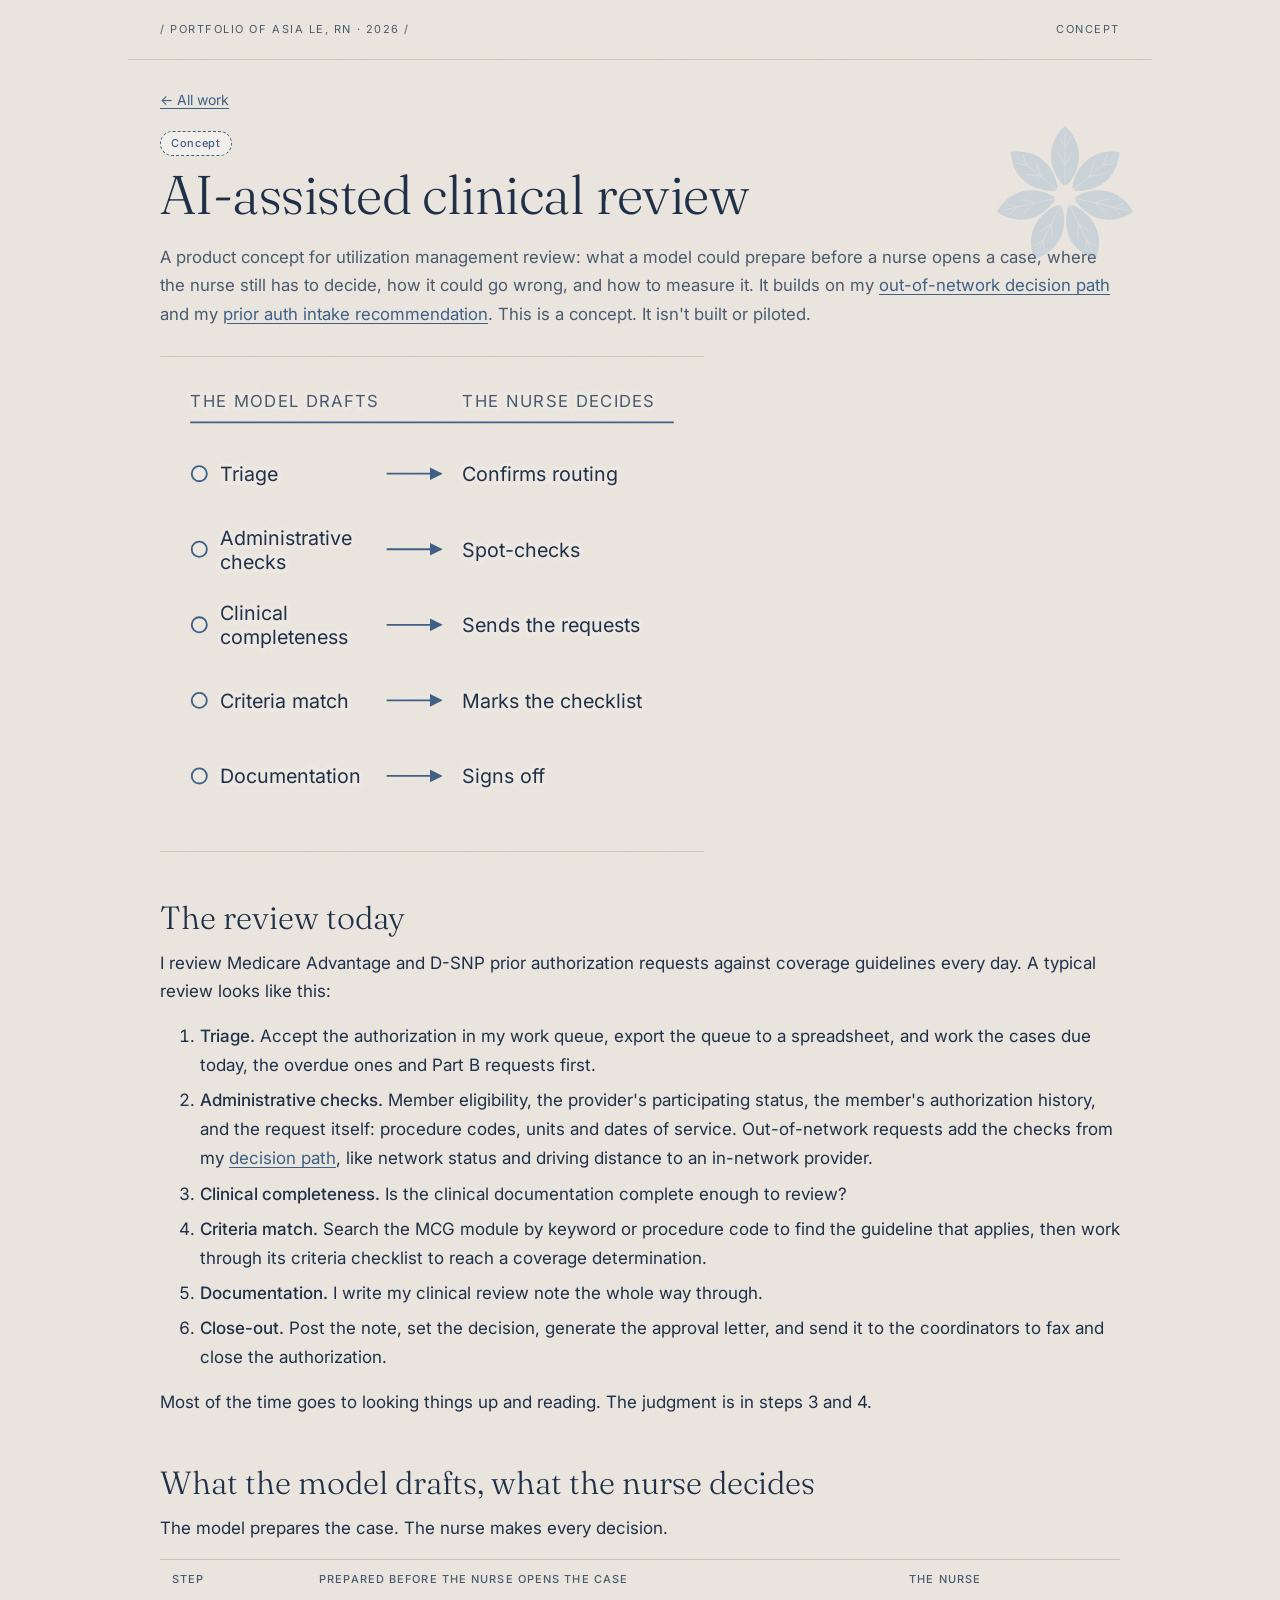
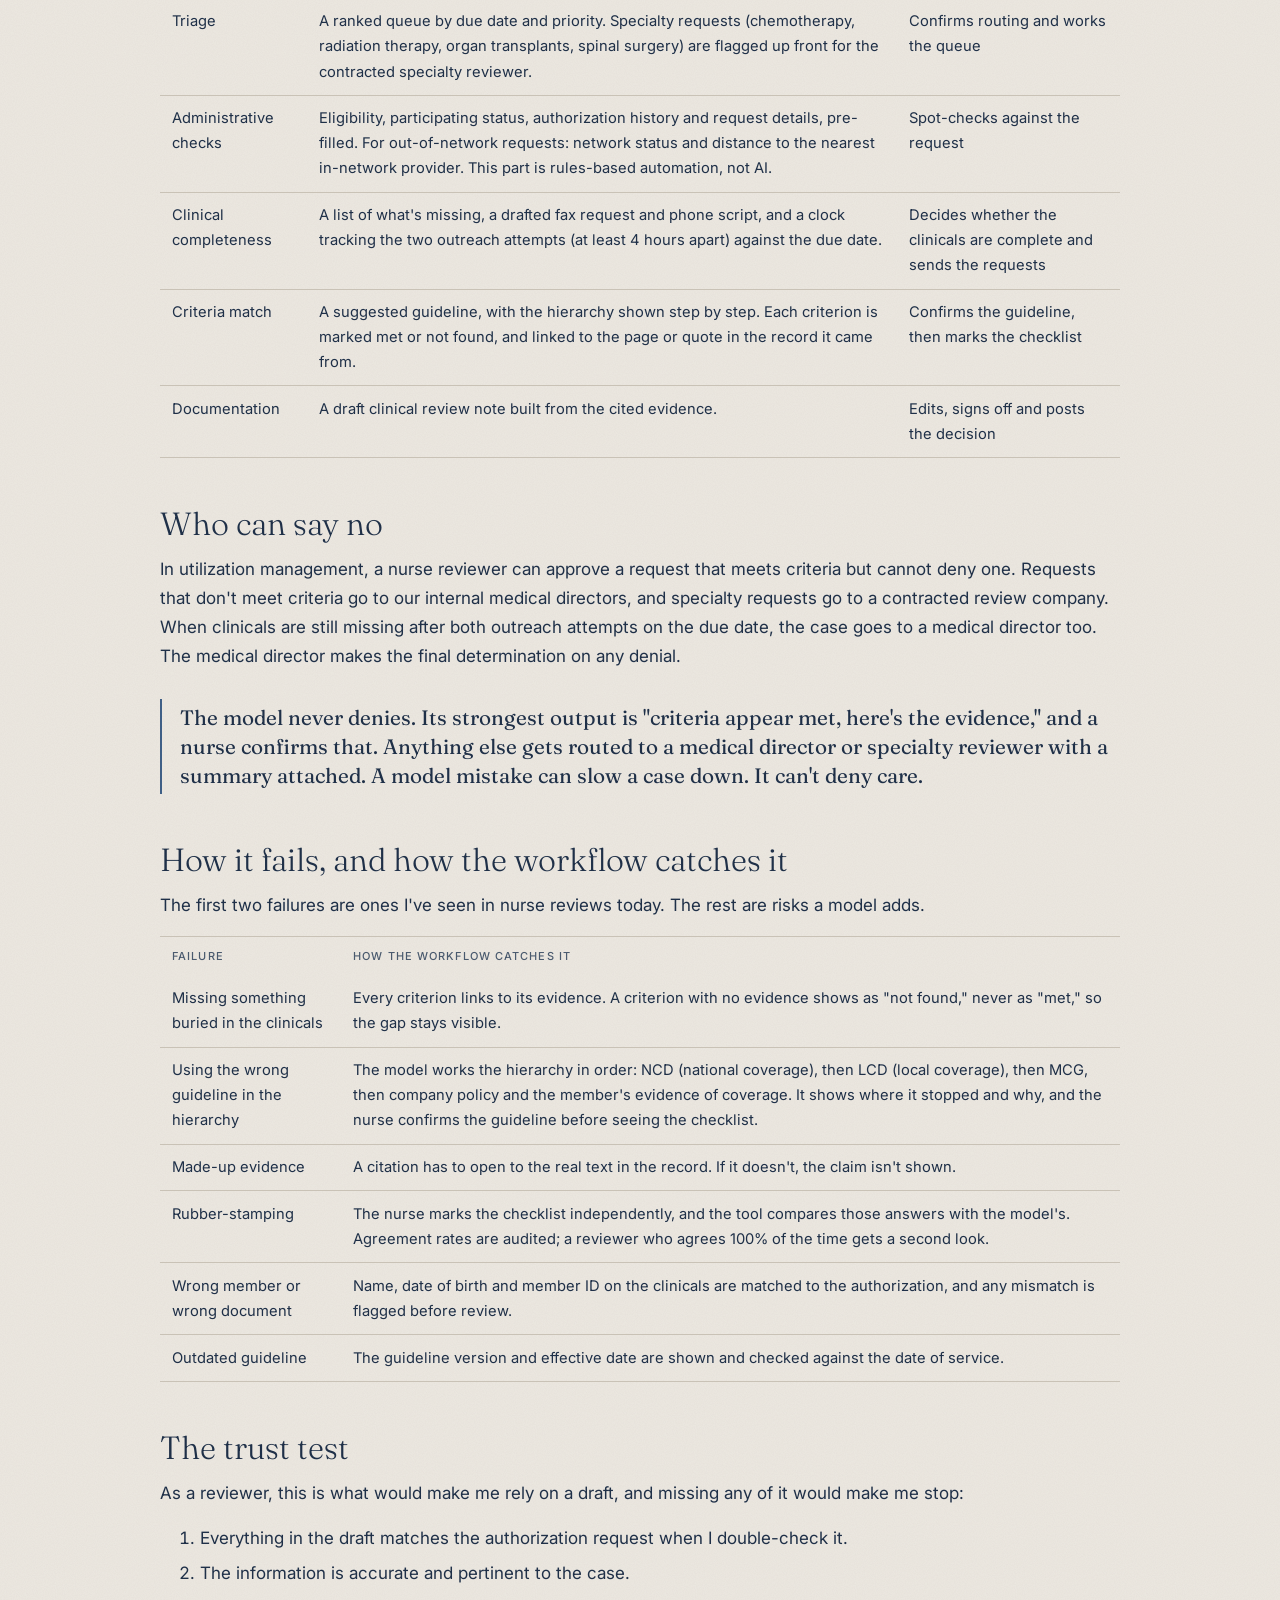
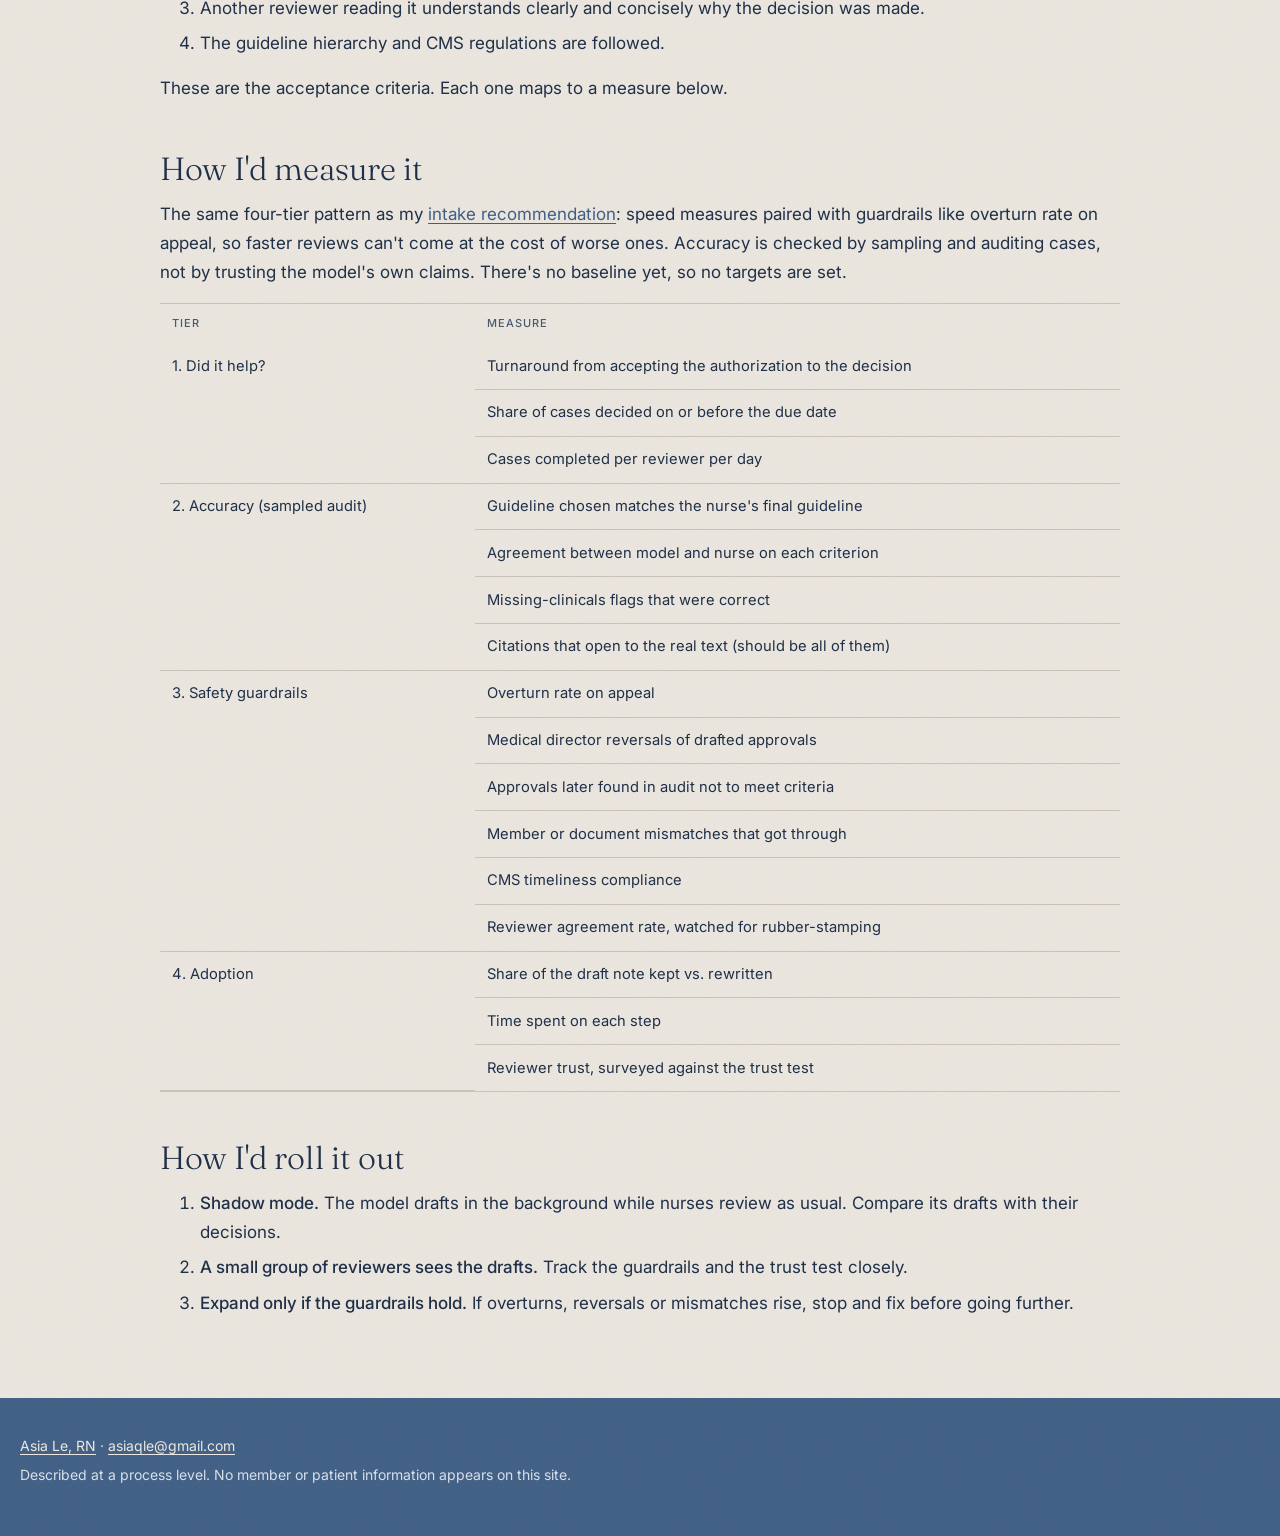
==== commit c4c66a8d: "Redesign case pages with workflow diagrams Co-Authored-By: Claude Opus 5.5 <noreply@anthropic.com>" ====
--- a/ai-clinical-review.html
+++ b/ai-clinical-review.html
@@ -17,9 +17,28 @@
 <div class="topbar"><span class="meta">/ Portfolio of Asia Le, RN · 2026 /</span><span class="meta">Concept</span></div>
 <main class="wrap">
   <a class="back-link" href="index.html">← All work</a>
+  <header class="page-head">
+  <svg class="bloom" viewBox="0 0 240 240" aria-hidden="true" focusable="false"><use href="assets/flower.svg#flower" width="240" height="240"/></svg>
   <div class="meta-row"><span class="status status--concept">Concept</span></div>
   <h1>AI-assisted clinical review</h1>
   <p class="lede">A product concept for utilization management review: what a model could prepare before a nurse opens a case, where the nurse still has to decide, how it could go wrong, and how to measure it. It builds on my <a href="oon-decision-tree.html">out-of-network decision path</a> and my <a href="prior-auth-intake.html">prior auth intake recommendation</a>. This is a concept. It isn't built or piloted.</p>
+  </header>
+
+<figure class="diagram-wrap">
+<svg class="diagram" viewBox="0 0 360 300" role="img" aria-label="Five steps, each prepared by the model and decided by the nurse: triage, administrative checks, clinical completeness, criteria match and documentation. The nurse confirms routing, spot-checks, sends the requests, marks the checklist and signs off."><defs><marker id="arw" viewBox="0 0 8 8" refX="7" refY="4" markerWidth="7" markerHeight="7" orient="auto-start-reverse"><path d="M0 0 L8 4 L0 8z" class="dot"/></marker></defs>
+
+<text class="lbl" x="20" y="20">THE MODEL DRAFTS</text>
+<text class="lbl" x="200" y="20">THE NURSE DECIDES</text>
+<path class="ln" d="M20 30 H 340"/>
+<g>
+<circle class="node" cx="26" cy="64" r="5"/><text x="40" y="69">Triage</text><path class="ln" d="M150 64 H 186" marker-end="url(#arw)"/><text x="200" y="69">Confirms routing</text>
+<circle class="node" cx="26" cy="114" r="5"/><text x="40" y="111">Administrative</text><text x="40" y="127">checks</text><path class="ln" d="M150 114 H 186" marker-end="url(#arw)"/><text x="200" y="119">Spot-checks</text>
+<circle class="node" cx="26" cy="164" r="5"/><text x="40" y="161">Clinical</text><text x="40" y="177">completeness</text><path class="ln" d="M150 164 H 186" marker-end="url(#arw)"/><text x="200" y="169">Sends the requests</text>
+<circle class="node" cx="26" cy="214" r="5"/><text x="40" y="219">Criteria match</text><path class="ln" d="M150 214 H 186" marker-end="url(#arw)"/><text x="200" y="219">Marks the checklist</text>
+<circle class="node" cx="26" cy="264" r="5"/><text x="40" y="269">Documentation</text><path class="ln" d="M150 264 H 186" marker-end="url(#arw)"/><text x="200" y="269">Signs off</text>
+</g>
+</svg>
+</figure>
 
   <h2>The review today</h2>
   <p>I review Medicare Advantage and D-SNP prior authorization requests against coverage guidelines every day. A typical review looks like this:</p>
--- a/styles.css
+++ b/styles.css
@@ -117,12 +117,15 @@
 /* Cyanotype flower */
 .bloom { position: absolute; pointer-events: none; color: var(--bloom); --vein: var(--bloom-vein); }
 .bloom use { color: inherit; }
-.hero .bloom { right: -30px; top: 10px; width: min(38vw, 380px); opacity: 0.35; }
+.hero .bloom { right: -40px; top: -30px; width: 120px; opacity: 0.3; }
 .page-head { position: relative; }
 .page-head .bloom { right: -20px; top: -10px; width: 150px; opacity: 0.25; }
 @media (max-width: 600px) {
-  .hero .bloom { width: 170px; right: -50px; top: -20px; opacity: 0.22; }
-  .page-head .bloom { display: none; }
+  .page-head .bloom, .band .bloom { display: none; }
+}
+@media (min-width: 780px) {
+  .hero { padding-right: min(30vw, 340px); }
+  .hero .bloom { right: -30px; top: 40px; width: min(28vw, 320px); opacity: 0.35; }
 }
 
 /* Navy results band */
@@ -192,7 +195,7 @@
 .diagram .node { fill: var(--bg); stroke: currentColor; stroke-width: 1.2; }
 .diagram .dot { fill: currentColor; }
 .diagram .box { fill: var(--pill-fill); stroke: currentColor; stroke-width: 1; }
-.diagram text { font-family: var(--sans); font-size: 13px; fill: var(--text); }
+.diagram text { font-family: var(--sans); font-size: 13px; fill: var(--text); paint-order: stroke; stroke: var(--bg); stroke-width: 5px; stroke-linejoin: round; }
 .diagram .lbl { font-size: 11px; letter-spacing: 0.08em; fill: var(--text-2); }
 .diagram-narrow { display: none; }
 @media (max-width: 600px) {
@@ -244,3 +247,20 @@
   .band .wrap { grid-template-columns: repeat(4, minmax(0, 1fr)); column-gap: 28px; }
   .stat { border-top: 0; border-left: 1px solid rgba(207, 201, 195, 0.35); padding: 6px 0 6px 18px; }
 }
+
+/* Result tiles on case pages */
+.tiles {
+  display: grid;
+  grid-template-columns: repeat(2, minmax(0, 1fr));
+  column-gap: 20px;
+  list-style: none;
+  padding: 0;
+  margin: 1.75rem 0 0;
+}
+.tile { border-top: 1px solid var(--line); padding: 14px 0; margin: 0; }
+.tile-num { display: block; font-family: var(--serif); font-weight: 300; font-size: 2.4rem; line-height: 1.05; color: var(--accent); }
+.tile-label { display: block; font-size: 14px; color: var(--text-2); line-height: 1.4; margin-top: 4px; }
+.diagram-wrap { max-width: 34rem; }
+@media (min-width: 780px) {
+  .tiles { grid-template-columns: repeat(4, minmax(0, 1fr)); }
+}
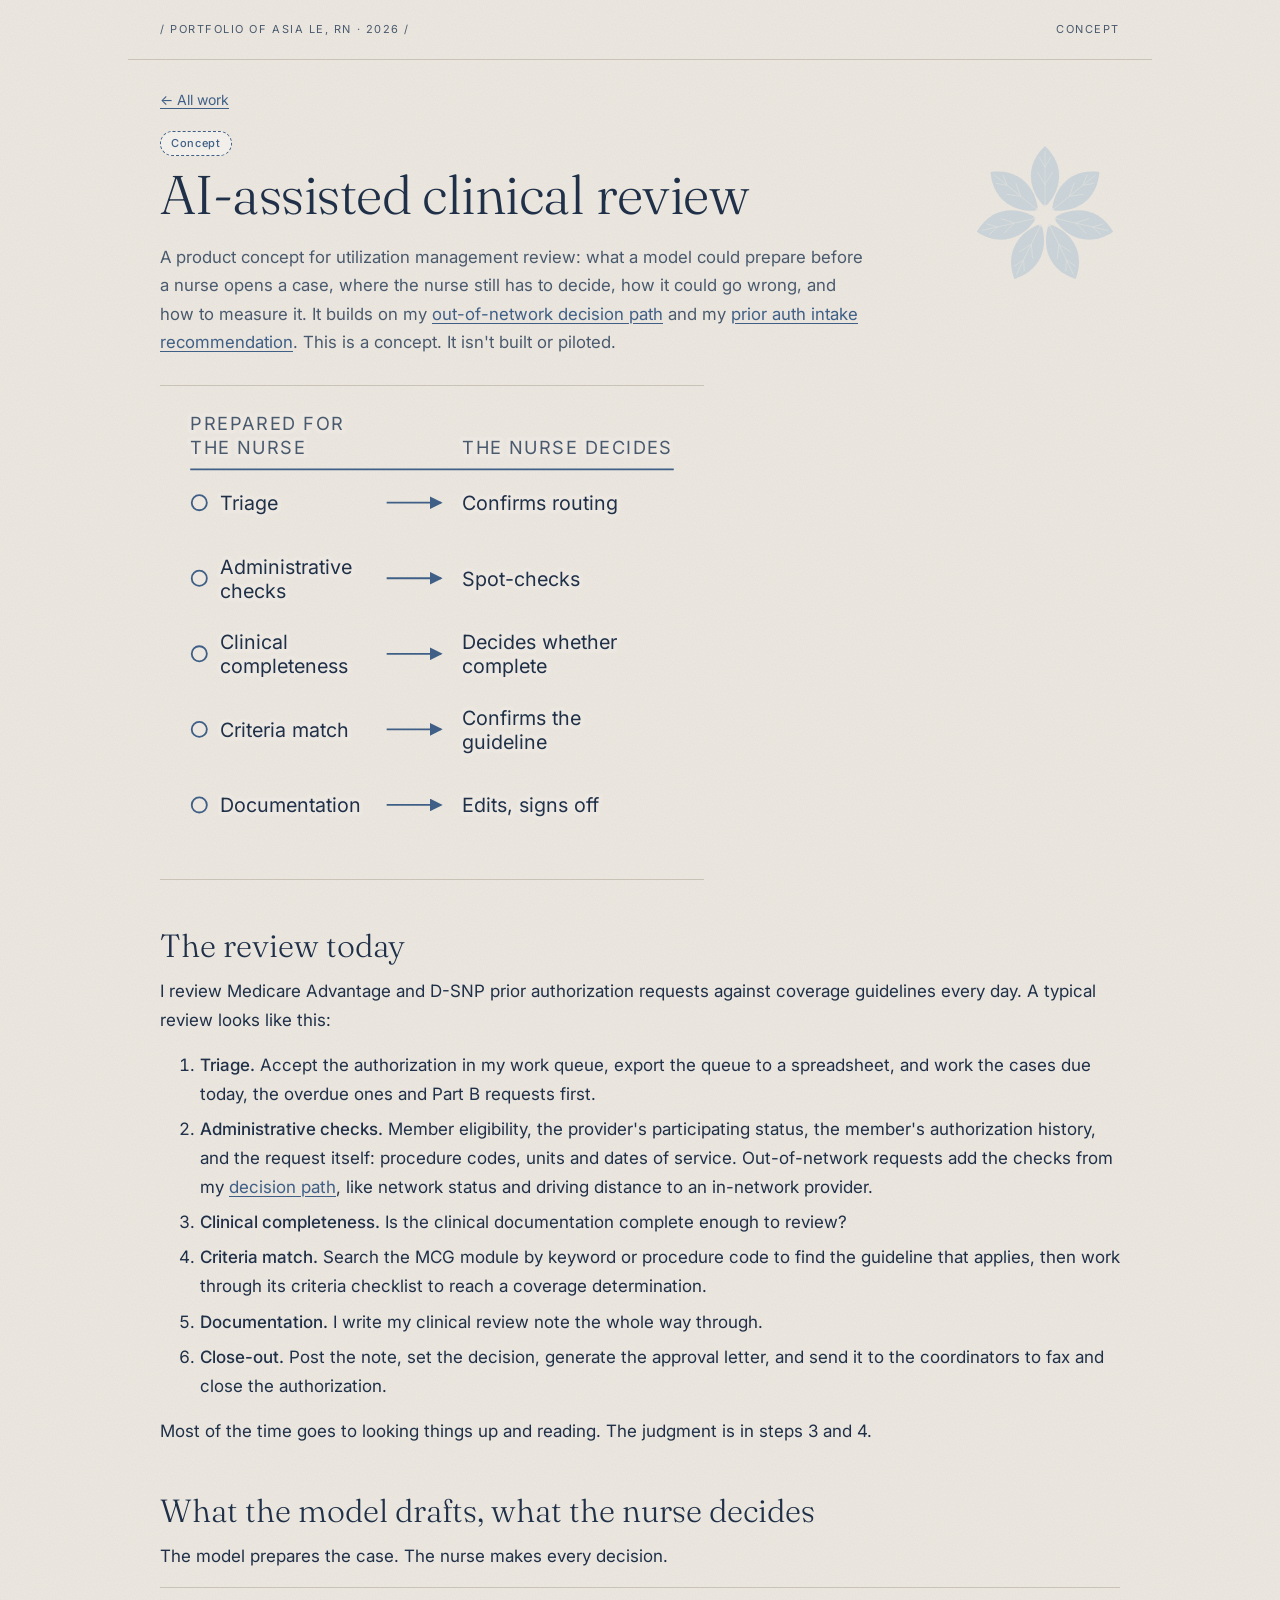
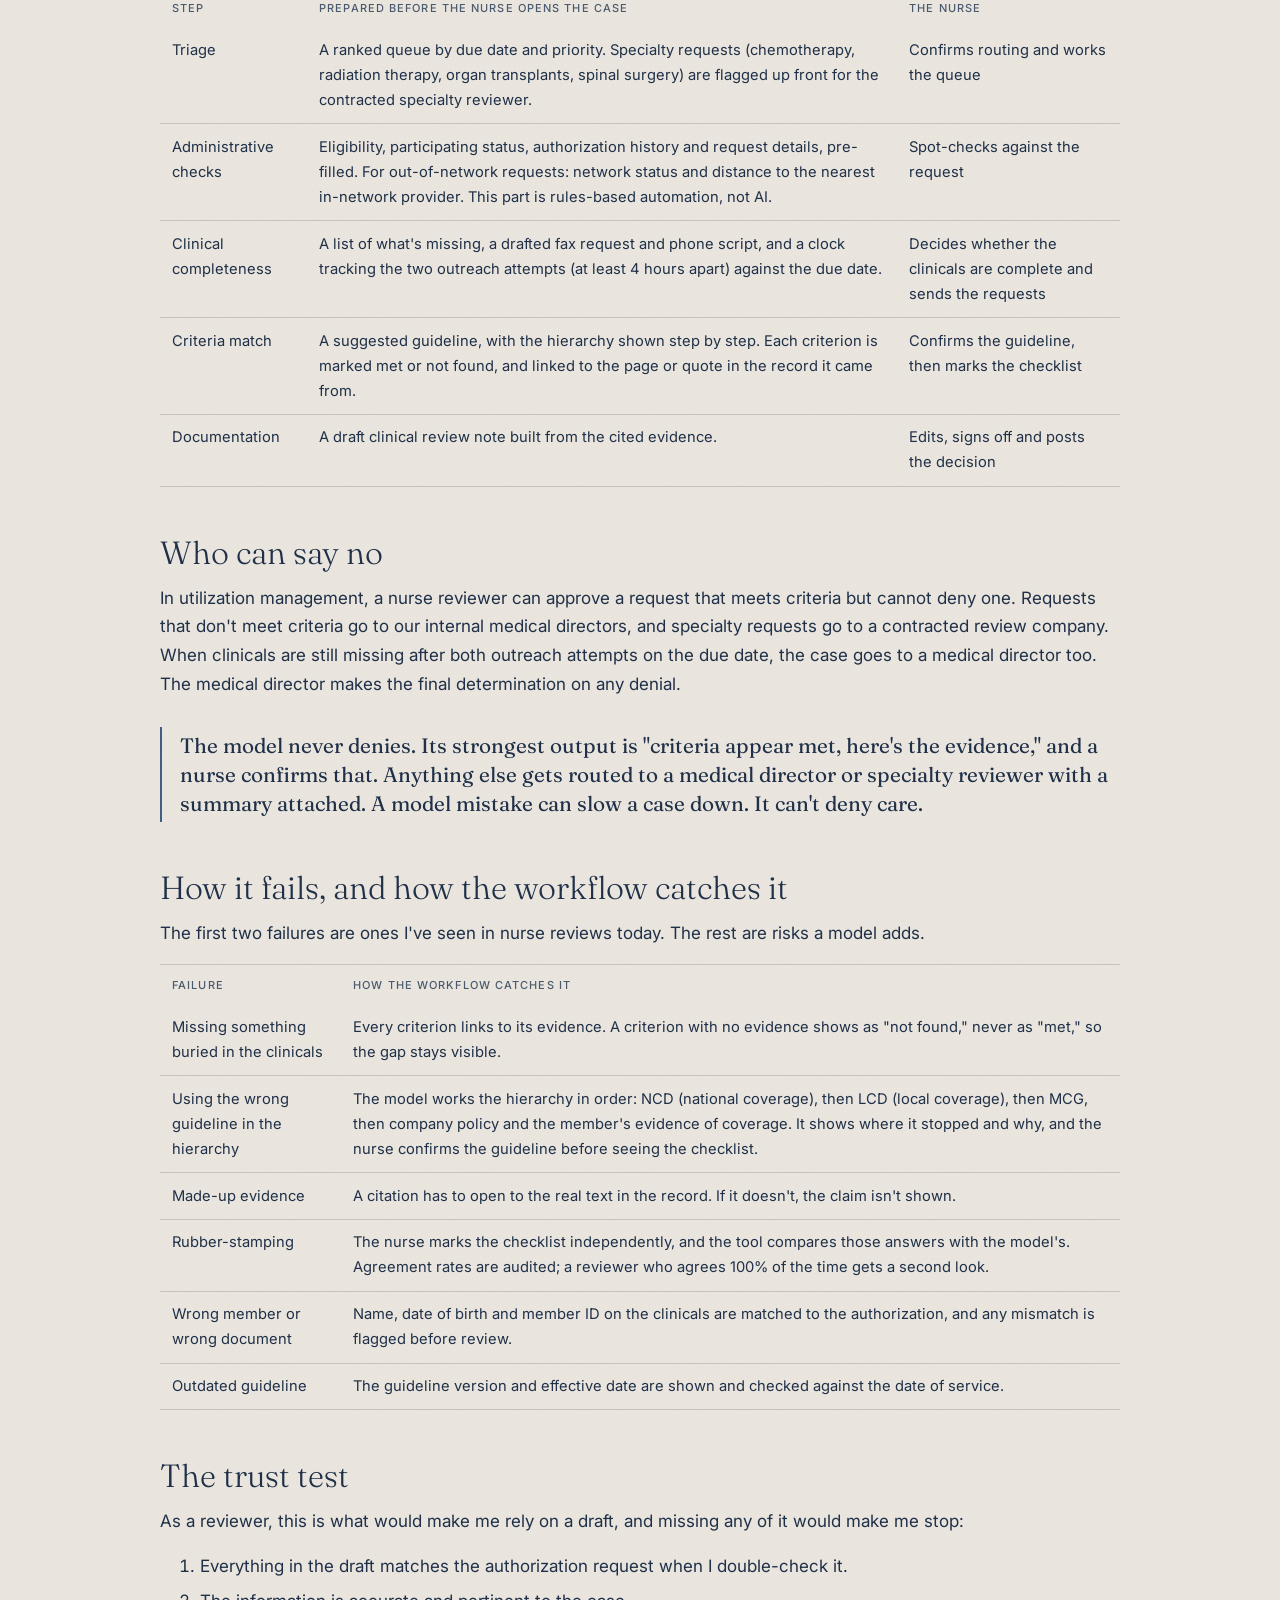
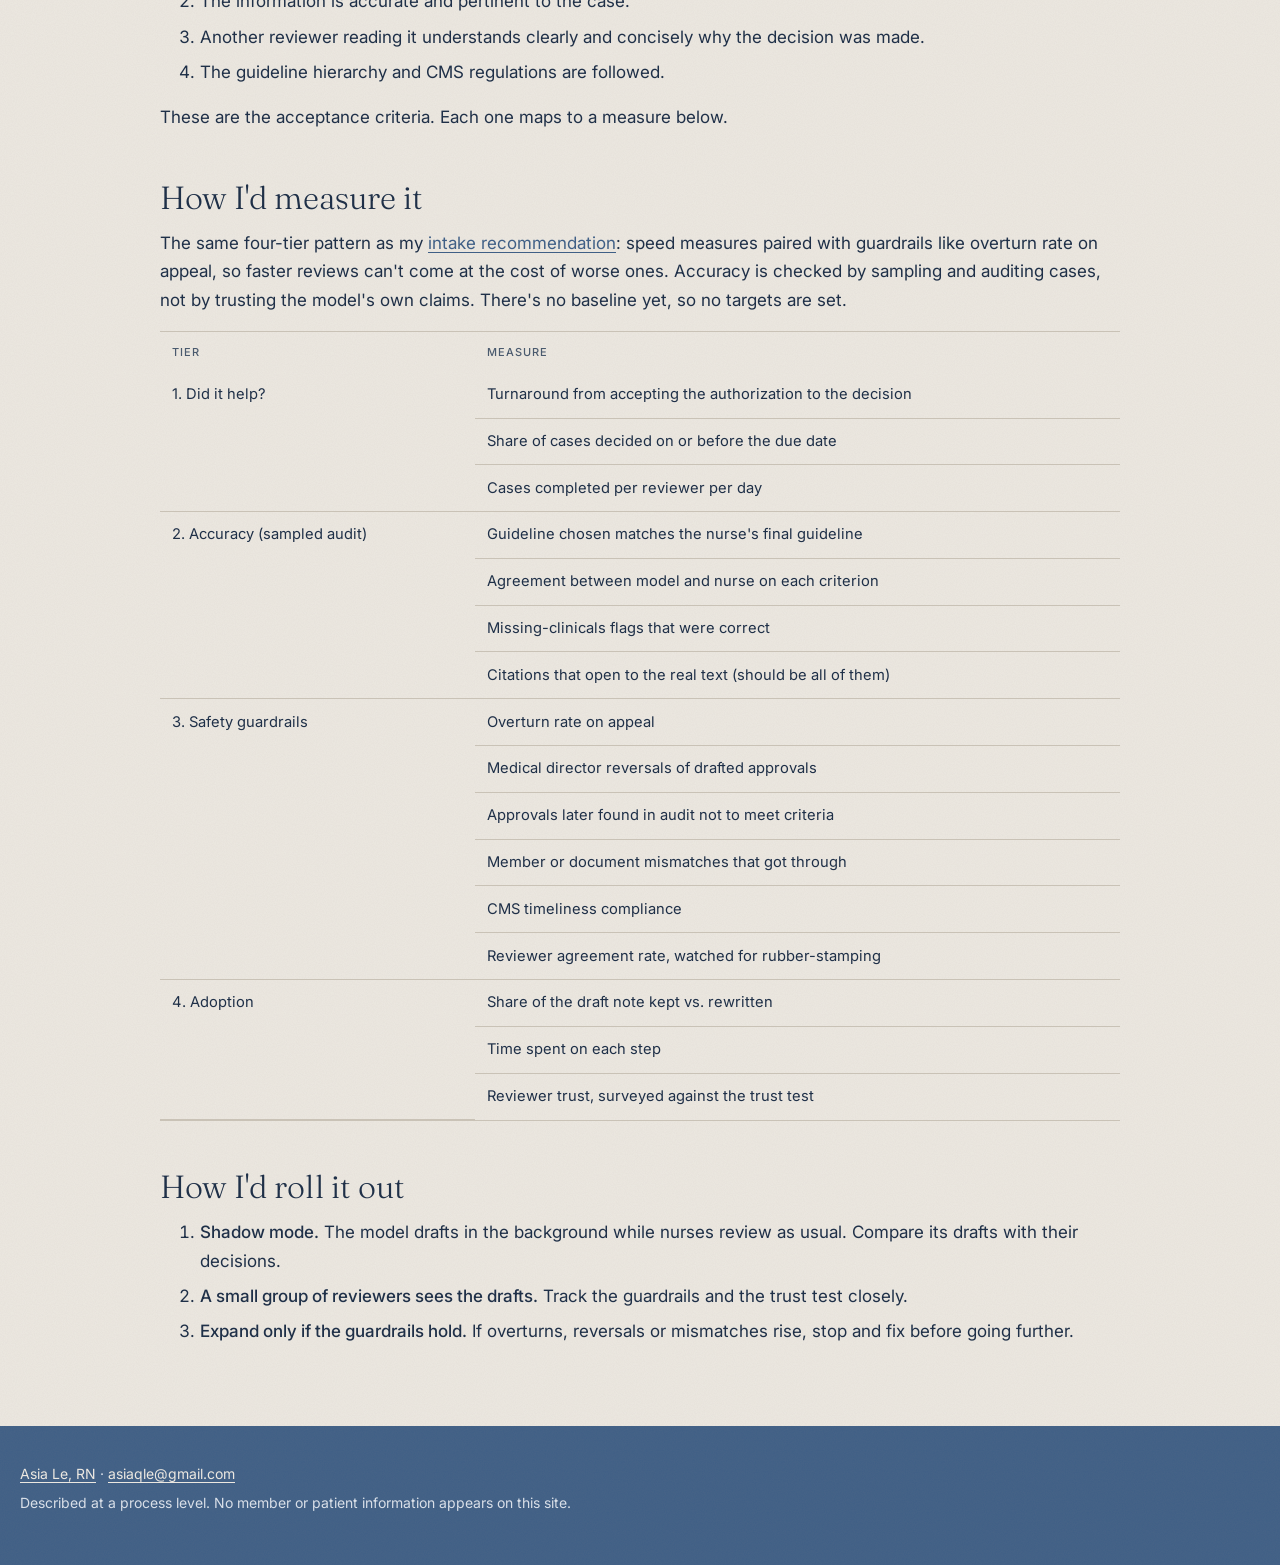
==== commit 4e91b59e: "Redesign: fix review findings (AI diagram roles, labels, focus ring, Safari-safe flower) Co-Authored" ====
--- a/ai-clinical-review.html
+++ b/ai-clinical-review.html
@@ -25,17 +25,17 @@
   </header>
 
 <figure class="diagram-wrap">
-<svg class="diagram" viewBox="0 0 360 300" role="img" aria-label="Five steps, each prepared by the model and decided by the nurse: triage, administrative checks, clinical completeness, criteria match and documentation. The nurse confirms routing, spot-checks, sends the requests, marks the checklist and signs off."><defs><marker id="arw" viewBox="0 0 8 8" refX="7" refY="4" markerWidth="7" markerHeight="7" orient="auto-start-reverse"><path d="M0 0 L8 4 L0 8z" class="dot"/></marker></defs>
+<svg class="diagram" viewBox="0 0 360 300" role="img" aria-label="Five steps. Before the nurse opens the case, each is prepared, by the model or, for administrative checks, by rules-based automation. The nurse confirms routing, spot-checks, decides whether the clinicals are complete, confirms the guideline and marks the checklist, then edits, signs off and posts the decision."><defs><marker id="arw" viewBox="0 0 8 8" refX="7" refY="4" markerWidth="7" markerHeight="7" orient="auto"><path d="M0 0 L8 4 L0 8z" class="dot"/></marker></defs>
 
-<text class="lbl" x="20" y="20">THE MODEL DRAFTS</text>
-<text class="lbl" x="200" y="20">THE NURSE DECIDES</text>
-<path class="ln" d="M20 30 H 340"/>
+<text class="lbl" x="20" y="16">PREPARED FOR</text><text class="lbl" x="20" y="32">THE NURSE</text>
+<text class="lbl" x="200" y="32">THE NURSE DECIDES</text>
+<path class="ln" d="M20 42 H 340"/>
 <g>
 <circle class="node" cx="26" cy="64" r="5"/><text x="40" y="69">Triage</text><path class="ln" d="M150 64 H 186" marker-end="url(#arw)"/><text x="200" y="69">Confirms routing</text>
 <circle class="node" cx="26" cy="114" r="5"/><text x="40" y="111">Administrative</text><text x="40" y="127">checks</text><path class="ln" d="M150 114 H 186" marker-end="url(#arw)"/><text x="200" y="119">Spot-checks</text>
-<circle class="node" cx="26" cy="164" r="5"/><text x="40" y="161">Clinical</text><text x="40" y="177">completeness</text><path class="ln" d="M150 164 H 186" marker-end="url(#arw)"/><text x="200" y="169">Sends the requests</text>
-<circle class="node" cx="26" cy="214" r="5"/><text x="40" y="219">Criteria match</text><path class="ln" d="M150 214 H 186" marker-end="url(#arw)"/><text x="200" y="219">Marks the checklist</text>
-<circle class="node" cx="26" cy="264" r="5"/><text x="40" y="269">Documentation</text><path class="ln" d="M150 264 H 186" marker-end="url(#arw)"/><text x="200" y="269">Signs off</text>
+<circle class="node" cx="26" cy="164" r="5"/><text x="40" y="161">Clinical</text><text x="40" y="177">completeness</text><path class="ln" d="M150 164 H 186" marker-end="url(#arw)"/><text x="200" y="161">Decides whether</text><text x="200" y="177">complete</text>
+<circle class="node" cx="26" cy="214" r="5"/><text x="40" y="219">Criteria match</text><path class="ln" d="M150 214 H 186" marker-end="url(#arw)"/><text x="200" y="211">Confirms the</text><text x="200" y="227">guideline</text>
+<circle class="node" cx="26" cy="264" r="5"/><text x="40" y="269">Documentation</text><path class="ln" d="M150 264 H 186" marker-end="url(#arw)"/><text x="200" y="269">Edits, signs off</text>
 </g>
 </svg>
 </figure>
--- a/styles.css
+++ b/styles.css
@@ -63,6 +63,7 @@
 a { color: var(--accent); text-underline-offset: 3px; }
 a:hover { text-decoration-thickness: 2px; }
 a:focus-visible { outline: 2px solid var(--accent); outline-offset: 3px; border-radius: 2px; }
+.site-footer a:focus-visible, .band a:focus-visible { outline-color: var(--band-text); }
 
 .wrap { max-width: 64rem; margin: 0 auto; padding: 0 20px; }
 .narrow { max-width: 42rem; }
@@ -117,11 +118,16 @@
 /* Cyanotype flower */
 .bloom { position: absolute; pointer-events: none; color: var(--bloom); --vein: var(--bloom-vein); }
 .bloom use { color: inherit; }
-.hero .bloom { right: -40px; top: -30px; width: 120px; opacity: 0.3; }
+.hero .bloom { right: -8px; top: -30px; width: 110px; opacity: 0.3; }
+main { overflow-x: clip; }
 .page-head { position: relative; }
-.page-head .bloom { right: -20px; top: -10px; width: 150px; opacity: 0.25; }
-@media (max-width: 600px) {
-  .page-head .bloom, .band .bloom { display: none; }
+.page-head .bloom { right: 0; top: 10px; width: 150px; opacity: 0.25; }
+.page-head > :not(.bloom) { max-width: 44rem; }
+@media (max-width: 779px) {
+  .band .bloom { display: none; }
+}
+@media (max-width: 999px) {
+  .page-head .bloom { display: none; }
 }
 @media (min-width: 780px) {
   .hero { padding-right: min(30vw, 340px); }
@@ -196,7 +202,7 @@
 .diagram .dot { fill: currentColor; }
 .diagram .box { fill: var(--pill-fill); stroke: currentColor; stroke-width: 1; }
 .diagram text { font-family: var(--sans); font-size: 13px; fill: var(--text); paint-order: stroke; stroke: var(--bg); stroke-width: 5px; stroke-linejoin: round; }
-.diagram .lbl { font-size: 11px; letter-spacing: 0.08em; fill: var(--text-2); }
+.diagram .lbl { font-size: 12px; letter-spacing: 0.08em; fill: var(--text-2); }
 .diagram-narrow { display: none; }
 @media (max-width: 600px) {
   .diagram-wide { display: none; }
@@ -244,7 +250,7 @@
 
 @media (min-width: 780px) {
   .wrap, .topbar { padding-left: 32px; padding-right: 32px; }
-  .band .wrap { grid-template-columns: repeat(4, minmax(0, 1fr)); column-gap: 28px; }
+  .band .wrap { grid-template-columns: repeat(4, minmax(0, 1fr)); column-gap: 28px; padding-right: 230px; }
   .stat { border-top: 0; border-left: 1px solid rgba(207, 201, 195, 0.35); padding: 6px 0 6px 18px; }
 }
 
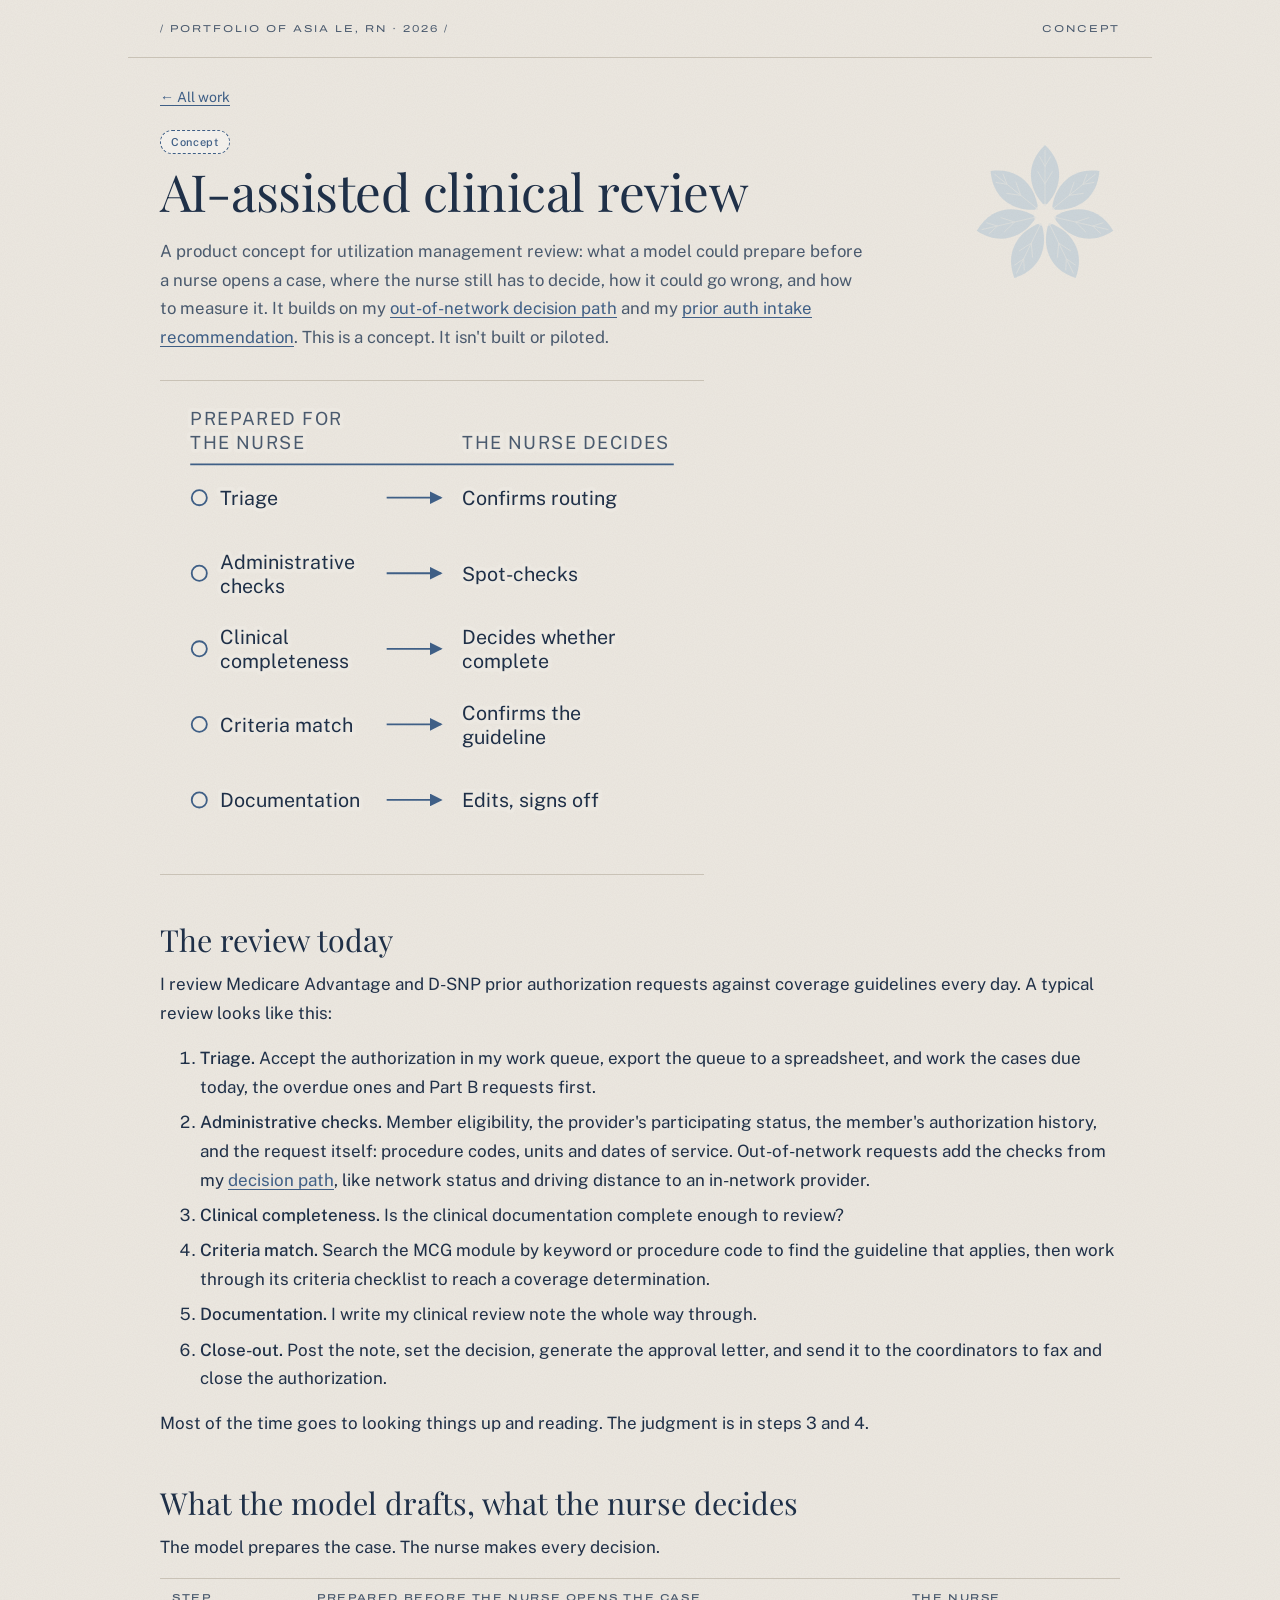
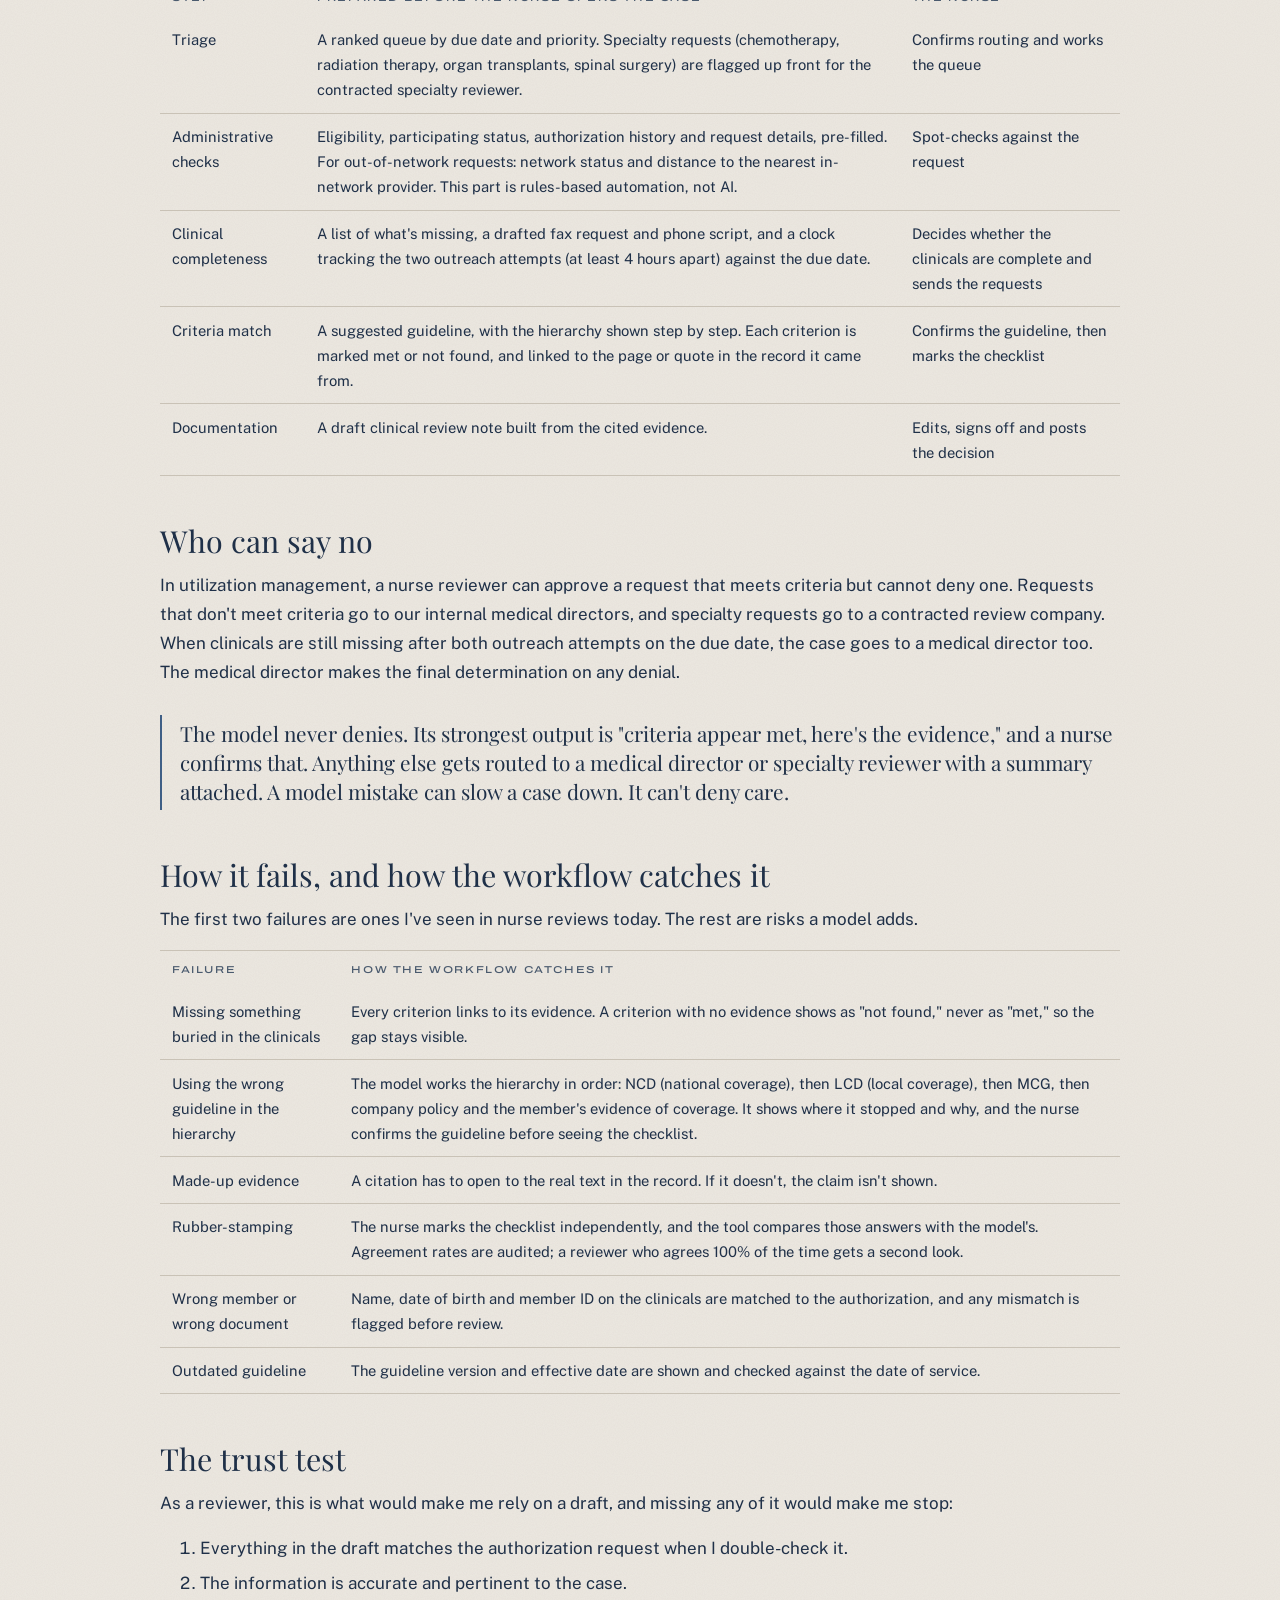
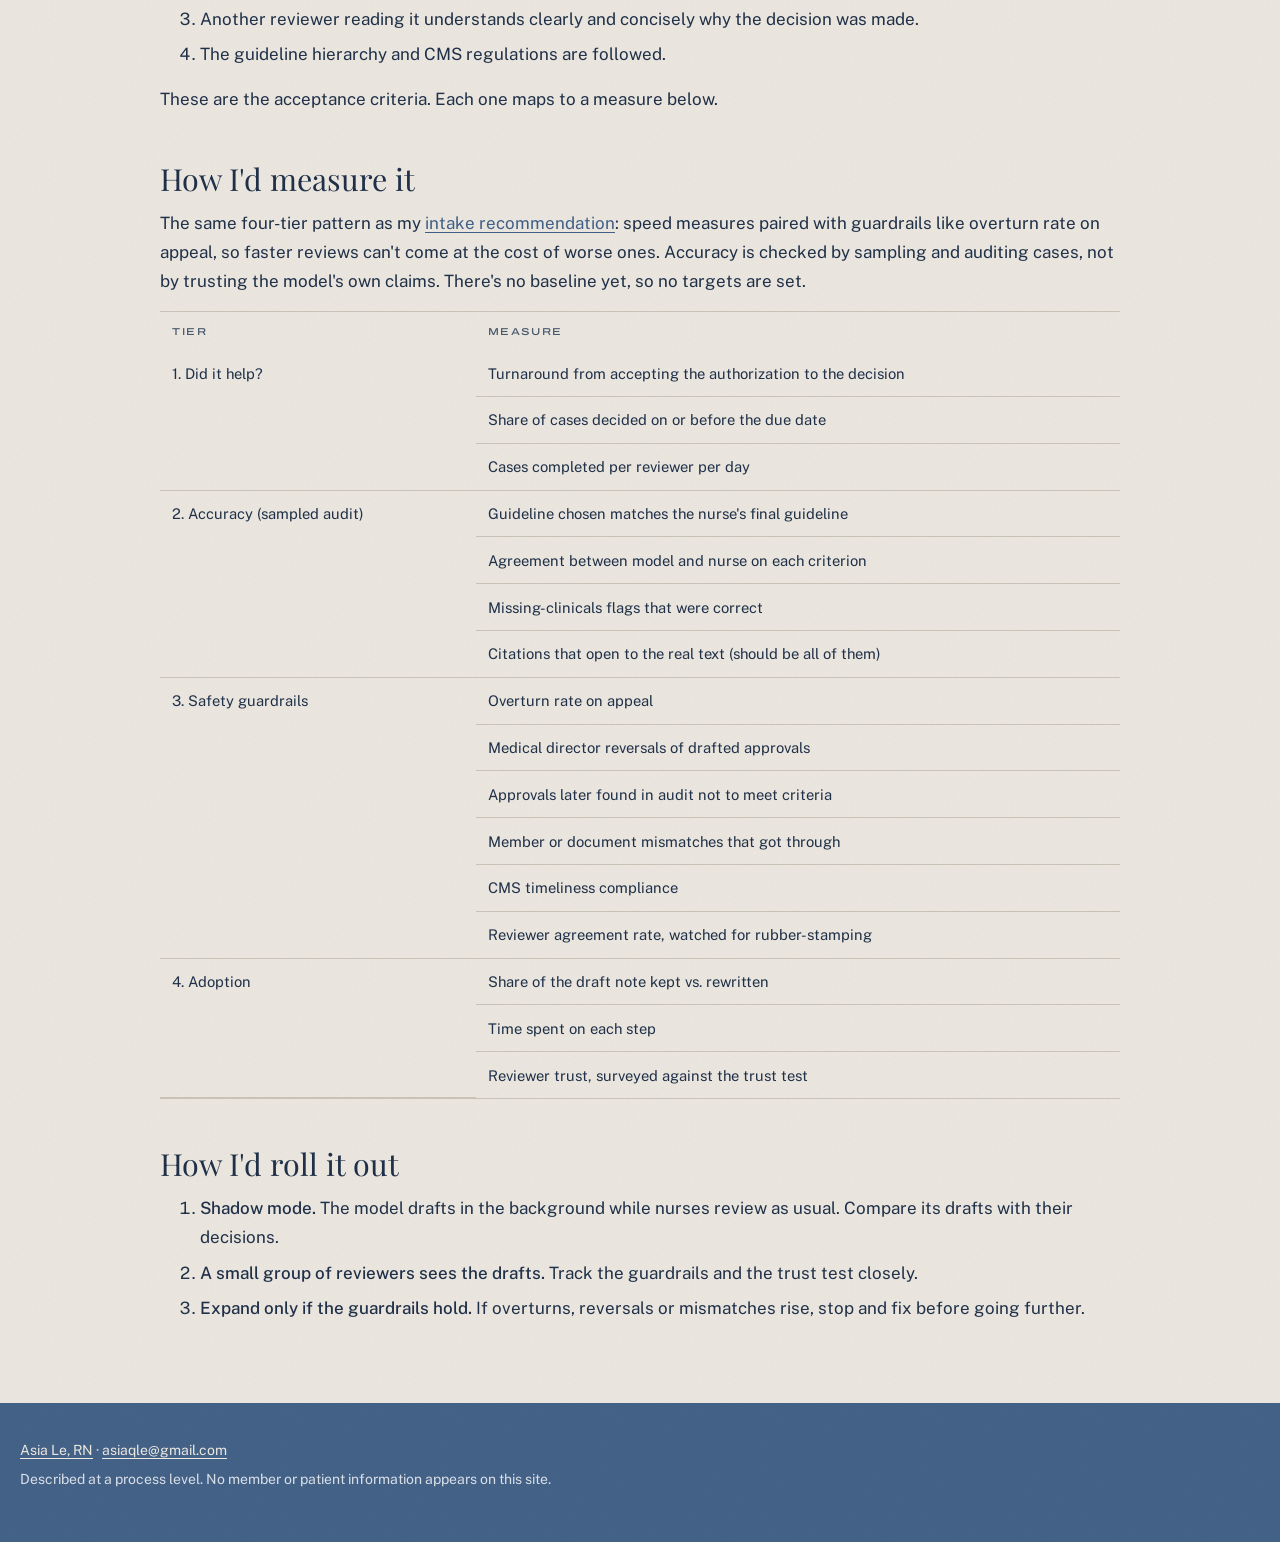
==== commit 36883fe0: "Redesign: Playfair Display, wide Archivo labels, Public Sans body Co-Authored-By: Claude Opus 5.5 <n" ====
--- a/ai-clinical-review.html
+++ b/ai-clinical-review.html
@@ -10,7 +10,7 @@
   <meta property="og:description" content="Where a model can draft and where a nurse must decide. A product concept built on a real utilization management workflow.">
   <link rel="preconnect" href="https://fonts.googleapis.com">
   <link rel="preconnect" href="https://fonts.gstatic.com" crossorigin>
-  <link rel="stylesheet" href="https://fonts.googleapis.com/css2?family=Fraunces:ital,opsz,wght@0,9..144,300;0,9..144,400;1,9..144,300&amp;family=Inter:wght@400;500&amp;display=swap">
+  <link rel="stylesheet" href="https://fonts.googleapis.com/css2?family=Playfair+Display:ital,wght@0,400;0,500;1,400&amp;family=Archivo:wdth,wght@125,400;125,500&amp;family=Public+Sans:wght@400;500&amp;display=swap">
   <link rel="stylesheet" href="styles.css">
 </head>
 <body>
--- a/styles.css
+++ b/styles.css
@@ -24,8 +24,9 @@
   --bloom-vein: #ECE8E1;
   --pill-fill: rgba(255, 255, 255, 0.4);
 
-  --serif: "Fraunces", Georgia, "Times New Roman", serif;
-  --sans: "Inter", -apple-system, BlinkMacSystemFont, "Segoe UI", Roboto, Helvetica, Arial, sans-serif;
+  --serif: "Playfair Display", Georgia, "Times New Roman", serif;
+  --sans: "Public Sans", -apple-system, BlinkMacSystemFont, "Segoe UI", Roboto, Helvetica, Arial, sans-serif;
+  --label: "Archivo", "Helvetica Neue", Arial, sans-serif;
   --grain: url("data:image/svg+xml,%3Csvg xmlns='http://www.w3.org/2000/svg' width='160' height='160'%3E%3Cfilter id='n'%3E%3CfeTurbulence type='fractalNoise' baseFrequency='.9' numOctaves='2' stitchTiles='stitch'/%3E%3CfeColorMatrix values='0 0 0 0 .35 0 0 0 0 .3 0 0 0 0 .25 0 0 0 .08 0'/%3E%3C/filter%3E%3Crect width='100%25' height='100%25' filter='url(%23n)'/%3E%3C/svg%3E");
   color-scheme: light dark;
 }
@@ -70,9 +71,10 @@
 
 /* Small uppercase labels */
 .meta, .eyebrow, .case-num {
-  font-family: var(--sans);
-  font-size: 11px;
-  letter-spacing: 0.14em;
+  font-family: var(--label);
+  font-stretch: 125%;
+  font-size: 10px;
+  letter-spacing: 0.2em;
   text-transform: uppercase;
   color: var(--text-2);
 }
@@ -91,8 +93,8 @@
 
 /* Headings */
 h1, h2, h3 { font-family: var(--serif); font-weight: 400; line-height: 1.15; color: var(--text); }
-h1 { font-weight: 300; font-size: clamp(2.2rem, 6vw, 3.4rem); letter-spacing: -0.01em; margin: 0.5rem 0 1rem; }
-h2 { font-weight: 300; font-size: 2rem; margin: 3rem 0 0.75rem; }
+h1 { font-weight: 400; font-size: clamp(2.1rem, 5.4vw, 3.2rem); letter-spacing: -0.01em; margin: 0.5rem 0 1rem; }
+h2 { font-weight: 400; font-size: 1.9rem; margin: 3rem 0 0.75rem; }
 h3 { font-size: 1.4rem; margin: 2rem 0 0.5rem; }
 h1 em, h2 em { font-style: italic; color: var(--accent); }
 p, ul, ol { margin: 0 0 1rem; }
@@ -105,9 +107,9 @@
 .hero { position: relative; padding: 9vh 0 56px; }
 .hero-title, .voice {
   font-family: var(--serif);
-  font-weight: 300;
-  font-size: clamp(2.4rem, 6.2vw, 4.6rem);
-  line-height: 1.04;
+  font-weight: 400;
+  font-size: clamp(2.3rem, 5.6vw, 4.2rem);
+  line-height: 1.1;
   letter-spacing: -0.015em;
   max-width: 17ch;
   margin: 14px 0 0;
@@ -152,14 +154,14 @@
   position: relative;
 }
 .stat { padding: 18px 0; border-top: 1px solid rgba(207, 201, 195, 0.35); margin: 0; }
-.stat-num { display: block; font-family: var(--serif); font-weight: 300; font-size: 3.2rem; line-height: 1; }
+.stat-num { display: block; font-family: var(--serif); font-weight: 400; font-size: 3.2rem; line-height: 1; }
 .stat-label { display: block; font-size: 14px; color: var(--band-muted); margin-top: 6px; }
 .band .bloom { right: -70px; top: -60px; width: 260px; opacity: 0.22; color: var(--linen); --vein: var(--band); }
 
 /* Numbered sections */
 .sec { display: flex; gap: 14px; align-items: baseline; margin: 72px 0 12px; }
 .sec h2 { margin: 0; }
-.sec-num { font-size: 11px; letter-spacing: 0.14em; color: var(--text-2); }
+.sec-num { font-family: var(--label); font-stretch: 125%; font-size: 10px; letter-spacing: 0.2em; color: var(--text-2); }
 
 /* Case rows on the homepage */
 .case-list { list-style: none; padding: 0; margin: 0; }
@@ -221,7 +223,7 @@
 .table-wrap--wide table { min-width: 32rem; }
 th, td { text-align: left; vertical-align: top; padding: 0.65rem 0.75rem; border-bottom: 1px solid var(--line); }
 th { font-weight: 500; color: var(--text); }
-thead th { font-size: 11px; letter-spacing: 0.1em; text-transform: uppercase; color: var(--text-2); }
+thead th { font-family: var(--label); font-stretch: 125%; font-size: 10px; letter-spacing: 0.16em; text-transform: uppercase; color: var(--text-2); }
 tr:last-child td, tr:last-child th { border-bottom: 0; }
 
 .callout {
@@ -264,7 +266,7 @@
   margin: 1.75rem 0 0;
 }
 .tile { border-top: 1px solid var(--line); padding: 14px 0; margin: 0; }
-.tile-num { display: block; font-family: var(--serif); font-weight: 300; font-size: 2.4rem; line-height: 1.05; color: var(--accent); }
+.tile-num { display: block; font-family: var(--serif); font-weight: 400; font-size: 2.4rem; line-height: 1.05; color: var(--accent); }
 .tile-label { display: block; font-size: 14px; color: var(--text-2); line-height: 1.4; margin-top: 4px; }
 .diagram-wrap { max-width: 34rem; }
 @media (min-width: 780px) {
